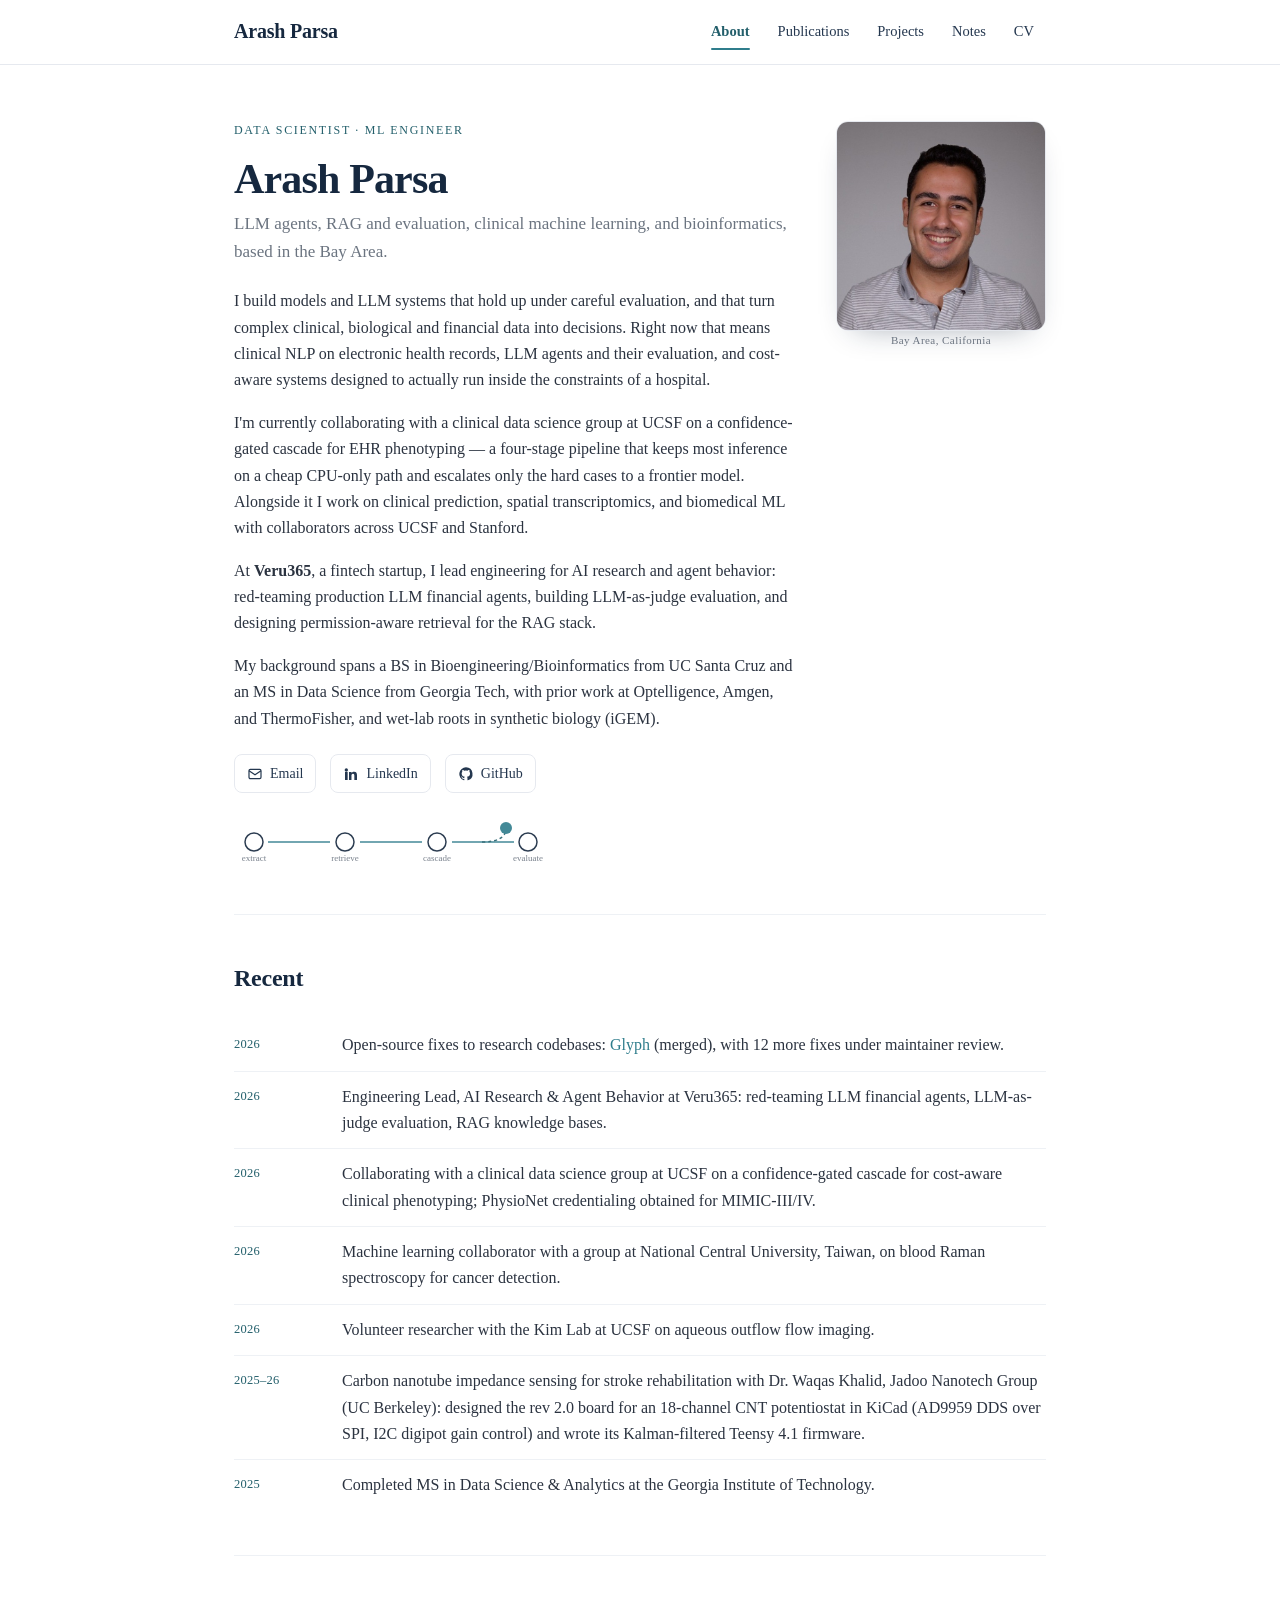
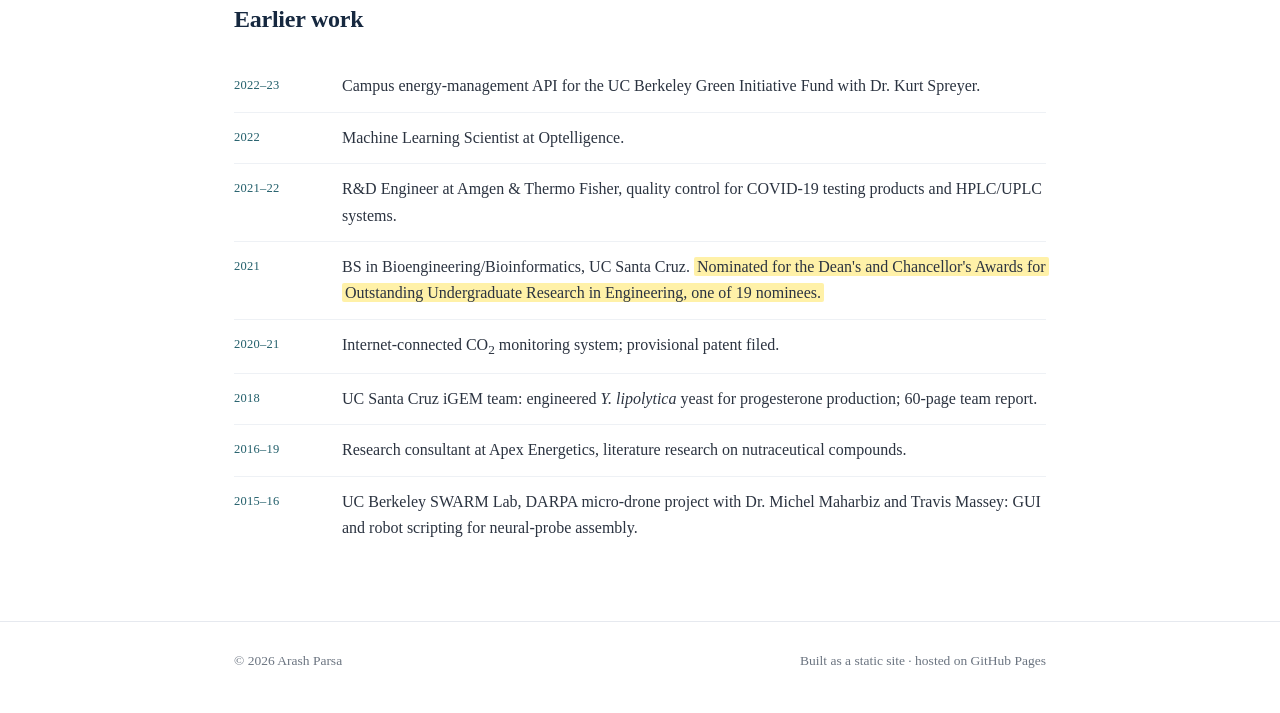
==== index.html @ 37046bc1 "Update website" ====
<!DOCTYPE html>
<html lang="en">
<head>
<meta charset="utf-8">
<meta name="viewport" content="width=device-width, initial-scale=1">
<title>Arash Parsa | Data Scientist / ML Engineer</title>
<meta name="description" content="Arash Parsa, data scientist and ML engineer: LLM agents, RAG and evaluation; clinical ML at UCSF; bioinformatics and biophotonics.">
<meta property="og:title" content="Arash Parsa | Data Scientist / ML Engineer">
<meta property="og:description" content="LLM agents, RAG and evaluation; clinical ML at UCSF; bioinformatics and biophotonics. Projects, publications and CV.">
<meta property="og:type" content="website">
<meta property="og:url" content="https://arashmparsa.github.io/">
<meta property="og:image" content="https://arashmparsa.github.io/assets/img/og-card.png">
<meta property="og:image:width" content="1200">
<meta property="og:image:height" content="627">
<meta name="twitter:card" content="summary_large_image">
  <meta name="google-site-verification" content="zSfBfM8eXmU2AJjorB7KARS_Fx0Z-CLUk6uh5ynbWyk" />
<link rel="preconnect" href="https://fonts.googleapis.com">
<link rel="preconnect" href="https://fonts.gstatic.com" crossorigin>
<link href="https://fonts.googleapis.com/css2?family=Inter:wght@400;500;600&family=JetBrains+Mono:wght@400;500&family=Source+Serif+4:opsz,wght@8..60,400;8..60,600&display=swap" rel="stylesheet">
<link rel="stylesheet" href="assets/css/style.css?v=20261018b">
</head>
<body>

<header class="site-nav">
  <div class="nav-inner">
    <a class="brand" href="index.html">Arash Parsa</a>
    <nav class="tabs">
      <a href="index.html" class="active">About</a>
      <a href="publications.html">Publications</a>
      <a href="projects.html">Projects</a>
      <a href="notes.html">Notes</a>
      <a href="cv.html">CV</a>
    </nav>
  </div>
</header>

<main class="wrap">

  <section class="hero">
    <div class="hero-grid">
      <div class="fade d1">
        <p class="eyebrow">Data scientist · ML engineer</p>
        <h1>Arash Parsa</h1>
        <p class="tagline">LLM agents, RAG and evaluation, clinical machine learning, and bioinformatics, based in the Bay Area.</p>

        <p>I build models and LLM systems that hold up under careful evaluation, and that turn complex clinical, biological and financial data into decisions. Right now that means clinical NLP on electronic health records, LLM agents and their evaluation, and cost-aware systems designed to actually run inside the constraints of a hospital.</p>

        <p>I'm currently collaborating with a clinical data science group at UCSF on a confidence-gated cascade for EHR phenotyping — a four-stage pipeline that keeps most inference on a cheap CPU-only path and escalates only the hard cases to a frontier model. Alongside it I work on clinical prediction, spatial transcriptomics, and biomedical ML with collaborators across UCSF and Stanford.</p>

        <p>At <strong>Veru365</strong>, a fintech startup, I lead engineering for AI research and agent behavior: red-teaming production LLM financial agents, building LLM-as-judge evaluation, and designing permission-aware retrieval for the RAG stack.</p>

        <p>My background spans a BS in Bioengineering/Bioinformatics from UC Santa Cruz and an MS in Data Science from Georgia Tech, with prior work at Optelligence, Amgen, and ThermoFisher, and wet-lab roots in synthetic biology (iGEM).</p>

        <div class="social">
          <a href="mailto:arash.mehrabi.parsa@gmail.com" aria-label="Email">
            <svg viewBox="0 0 24 24" fill="none" stroke="currentColor" stroke-width="1.8"><rect x="3" y="5" width="18" height="14" rx="2"/><path d="m3 7 9 6 9-6"/></svg>
            Email
          </a>
          <a href="https://www.linkedin.com/in/arash-p-33166a108" target="_blank" rel="noopener" aria-label="LinkedIn">
            <svg viewBox="0 0 24 24" fill="currentColor"><path d="M4.98 3.5a2.5 2.5 0 1 1 0 5 2.5 2.5 0 0 1 0-5zM3 9h4v12H3zM9 9h3.8v1.7h.05c.53-1 1.83-2.05 3.77-2.05C20.3 8.65 21 11 21 14.1V21h-4v-6.1c0-1.45-.03-3.3-2-3.3-2 0-2.3 1.57-2.3 3.2V21H9z"/></svg>
            LinkedIn
          </a>
          <a href="https://github.com/arashmparsa" target="_blank" rel="noopener" aria-label="GitHub">
            <svg viewBox="0 0 24 24" fill="currentColor"><path d="M12 2A10 10 0 0 0 8.8 21.5c.5.1.7-.2.7-.5v-1.7c-2.8.6-3.4-1.3-3.4-1.3-.5-1.2-1.1-1.5-1.1-1.5-.9-.6.1-.6.1-.6 1 .1 1.5 1 1.5 1 .9 1.5 2.3 1.1 2.9.8.1-.6.3-1.1.6-1.4-2.2-.2-4.6-1.1-4.6-5 0-1.1.4-2 1-2.7-.1-.3-.4-1.3.1-2.6 0 0 .8-.3 2.7 1a9.4 9.4 0 0 1 5 0c1.9-1.3 2.7-1 2.7-1 .5 1.3.2 2.3.1 2.6.6.7 1 1.6 1 2.7 0 3.9-2.3 4.8-4.6 5 .4.3.7.9.7 1.9v2.8c0 .3.2.6.7.5A10 10 0 0 0 12 2z"/></svg>
            GitHub
          </a>
        </div>

        <!-- cascade signature: echoes the four-stage confidence-gated pipeline -->
        <svg class="cascade" width="340" height="46" viewBox="0 0 340 46" fill="none" aria-hidden="true">
          <g stroke="#2f7d8c" stroke-width="1.5">
            <line x1="34" y1="23" x2="96" y2="23"/>
            <line x1="126" y1="23" x2="188" y2="23"/>
            <line x1="218" y1="23" x2="280" y2="23"/>
            <path d="M248 23 q24 0 24 -14" stroke="#235f6b" stroke-dasharray="3 3"/>
          </g>
          <g fill="#ffffff" stroke="#16283f" stroke-width="1.5">
            <circle cx="20" cy="23" r="9"/>
            <circle cx="111" cy="23" r="9"/>
            <circle cx="203" cy="23" r="9"/>
            <circle cx="294" cy="23" r="9"/>
          </g>
          <circle cx="272" cy="9" r="6" fill="#2f7d8c" stroke="none"/>
          <g fill="#6b7480" font-family="'JetBrains Mono',monospace" font-size="9">
            <text x="20" y="42" text-anchor="middle">extract</text>
            <text x="111" y="42" text-anchor="middle">retrieve</text>
            <text x="203" y="42" text-anchor="middle">cascade</text>
            <text x="294" y="42" text-anchor="middle">evaluate</text>
          </g>
        </svg>
      </div>

      <div class="fade d2">
        <div class="portrait">
          <!-- To use a real photo: drop assets/img/headshot-2026.jpg and replace the
               <div class="monogram">…</div> below with:
               <img src="assets/img/headshot-2026.jpg" alt="Arash Parsa"> -->
          <img src="assets/img/headshot-2026.jpg" alt="Arash Parsa">
        </div>
        <p class="portrait-cap">Bay Area, California</p>
      </div>
    </div>
  </section>

  <section class="section fade d3">
    <h2 class="section-title">Recent</h2>
    <ul class="highlights">
      <li>
        <span class="when">2026</span>
        <span>Open-source fixes to research codebases: <a href="https://github.com/StanfordMIMI/Glyph/pull/2" target="_blank" rel="noopener">Glyph</a> (merged), with 12 more fixes under maintainer review.</span>
      </li>
      <li>
        <span class="when">2026</span>
        <span>Engineering Lead, AI Research &amp; Agent Behavior at Veru365: red-teaming LLM financial agents, LLM-as-judge evaluation, RAG knowledge bases.</span>
      </li>
      <li>
        <span class="when">2026</span>
        <span>Collaborating with a clinical data science group at UCSF on a confidence-gated cascade for cost-aware clinical phenotyping; PhysioNet credentialing obtained for MIMIC-III/IV.</span>
      </li>
      <li>
        <span class="when">2026</span>
        <span>Machine learning collaborator with a group at National Central University, Taiwan, on blood Raman spectroscopy for cancer detection.</span>
      </li>
      <li>
        <span class="when">2026</span>
        <span>Volunteer researcher with the Kim Lab at UCSF on aqueous outflow flow imaging.</span>
      </li>
      <li>
        <span class="when">2025–26</span>
        <span>Carbon nanotube impedance sensing for stroke rehabilitation with Dr. Waqas Khalid, Jadoo Nanotech Group (UC Berkeley): designed the rev 2.0 board for an 18-channel CNT potentiostat in KiCad (AD9959 DDS over SPI, I2C digipot gain control) and wrote its Kalman-filtered Teensy 4.1 firmware.</span>
      </li>
      <li>
        <span class="when">2025</span>
        <span>Completed MS in Data Science &amp; Analytics at the Georgia Institute of Technology.</span>
      </li>
    </ul>
  </section>

  <section class="section fade d3">
    <h2 class="section-title">Earlier work</h2>
    <ul class="highlights">
      <li>
        <span class="when">2022–23</span>
        <span>Campus energy-management API for the UC Berkeley Green Initiative Fund with Dr. Kurt Spreyer.</span>
      </li>
      <li>
        <span class="when">2022</span>
        <span>Machine Learning Scientist at Optelligence.</span>
      </li>
      <li>
        <span class="when">2021–22</span>
        <span>R&amp;D Engineer at Amgen &amp; Thermo Fisher, quality control for COVID-19 testing products and HPLC/UPLC systems.</span>
      </li>
      <li>
        <span class="when">2021</span>
        <span>BS in Bioengineering/Bioinformatics, UC Santa Cruz. <mark class="hl">Nominated for the Dean's and Chancellor's Awards for Outstanding Undergraduate Research in Engineering, one of 19 nominees.</mark></span>
      </li>
      <li>
        <span class="when">2020–21</span>
        <span>Internet-connected CO<sub>2</sub> monitoring system; provisional patent filed.</span>
      </li>
      <li>
        <span class="when">2018</span>
        <span>UC Santa Cruz iGEM team: engineered <em>Y. lipolytica</em> yeast for progesterone production; 60-page team report.</span>
      </li>
      <li>
        <span class="when">2016–19</span>
        <span>Research consultant at Apex Energetics, literature research on nutraceutical compounds.</span>
      </li>
      <li>
        <span class="when">2015–16</span>
        <span>UC Berkeley SWARM Lab, DARPA micro-drone project with Dr. Michel Maharbiz and Travis Massey: GUI and robot scripting for neural-probe assembly.</span>
      </li>
    </ul>
  </section>

</main>

<footer class="site-foot">
  <div class="wrap foot-inner">
    <span>© 2026 Arash Parsa</span>
    <span>Built as a static site · hosted on GitHub Pages</span>
  </div>
</footer>

</body>
</html>
---- assets/css/style.css ----
/* =============================================================
   Arash Parsa — personal site
   Palette: deep navy ink + microscopy-teal accent on white.
   Type: Source Serif 4 (scholarly display) / Inter (body/UI) /
         JetBrains Mono (technical eyebrow labels & metrics).
   ============================================================= */

:root {
  --ink:        #16283f;   /* nav brand, headings */
  --ink-soft:   #24374f;
  --teal:       #2f7d8c;   /* links, active tab, accent */
  --teal-deep:  #235f6b;
  --text:       #2b3340;   /* body copy */
  --muted:      #6b7480;   /* meta, captions */
  --line:       #e6e9ef;   /* hairlines */
  --line-soft:  #eef1f5;
  --bg:         #ffffff;
  --panel:      #f6f8fa;   /* alternate panel */
  --tag-bg:     #eef4f5;   /* skill/tech chips */
  --tag-text:   #235f6b;

  --serif: "Source Serif 4", Georgia, "Times New Roman", serif;
  --sans:  "Inter", -apple-system, BlinkMacSystemFont, "Segoe UI", sans-serif;
  --mono:  "JetBrains Mono", ui-monospace, "SF Mono", Menlo, monospace;

  --wrap: 860px;
}

/* ---------- reset ---------- */
*, *::before, *::after { box-sizing: border-box; }
html { scroll-behavior: smooth; -webkit-text-size-adjust: 100%; }
body {
  margin: 0;
  font-family: var(--sans);
  font-size: 16px;
  line-height: 1.65;
  color: var(--text);
  background: var(--bg);
  -webkit-font-smoothing: antialiased;
  text-rendering: optimizeLegibility;
}
img { max-width: 100%; display: block; }
a { color: var(--teal); text-decoration: none; }
a:hover { color: var(--teal-deep); text-decoration: underline; text-underline-offset: 2px; }

/* ---------- layout helpers ---------- */
.wrap { max-width: var(--wrap); margin: 0 auto; padding: 0 24px; }

.eyebrow {
  font-family: var(--mono);
  font-size: 12px;
  letter-spacing: 0.14em;
  text-transform: uppercase;
  color: var(--teal-deep);
  margin: 0 0 10px;
}

/* ---------- top nav ---------- */
.site-nav {
  position: sticky; top: 0; z-index: 20;
  background: rgba(255,255,255,0.92);
  backdrop-filter: saturate(180%) blur(8px);
  border-bottom: 1px solid var(--line);
}
.nav-inner {
  max-width: var(--wrap);
  margin: 0 auto;
  padding: 14px 24px;
  display: flex;
  align-items: center;
  justify-content: space-between;
  gap: 16px;
  flex-wrap: wrap;
}
.brand {
  font-family: var(--serif);
  font-weight: 600;
  font-size: 20px;
  color: var(--ink);
  letter-spacing: -0.01em;
}
.brand:hover { color: var(--ink); text-decoration: none; }
.tabs { display: flex; gap: 4px; flex-wrap: wrap; }
.tabs a {
  font-size: 14.5px;
  color: var(--ink-soft);
  padding: 6px 12px;
  border-radius: 6px;
  position: relative;
}
.tabs a:hover { color: var(--teal-deep); background: var(--panel); text-decoration: none; }
.tabs a.active { color: var(--teal-deep); font-weight: 600; }
.tabs a.active::after {
  content: ""; position: absolute; left: 12px; right: 12px; bottom: 0;
  height: 2px; background: var(--teal); border-radius: 2px;
}

/* ---------- hero (about) ---------- */
.hero { padding: 56px 0 40px; }
.hero-grid {
  display: grid;
  grid-template-columns: 1fr 210px;
  gap: 40px;
  align-items: start;
}
.hero h1 {
  font-family: var(--serif);
  font-weight: 600;
  font-size: 42px;
  line-height: 1.08;
  letter-spacing: -0.02em;
  color: var(--ink);
  margin: 0 0 8px;
}
.hero .tagline {
  font-size: 17px;
  color: var(--muted);
  margin: 0 0 22px;
}
.hero p { margin: 0 0 16px; }

/* headshot / monogram */
.portrait {
  width: 210px; height: 210px;
  border-radius: 12px;
  overflow: hidden;
  border: 1px solid var(--line);
  box-shadow: 0 12px 30px -18px rgba(22,40,63,0.45);
}
.portrait img { width: 100%; height: 100%; object-fit: cover; }
.monogram {
  width: 100%; height: 100%;
  display: flex; align-items: center; justify-content: center;
  background: linear-gradient(150deg, var(--ink) 0%, var(--teal-deep) 100%);
  color: #fff;
  font-family: var(--serif);
  font-weight: 600;
  font-size: 66px;
  letter-spacing: 0.02em;
}
.portrait-cap {
  font-family: var(--mono);
  font-size: 11px;
  color: var(--muted);
  text-align: center;
  margin-top: 10px;
  letter-spacing: 0.04em;
}

/* social row */
.social { display: flex; gap: 14px; margin-top: 22px; flex-wrap: wrap; }
.social a {
  display: inline-flex; align-items: center; gap: 7px;
  font-size: 14px; color: var(--ink-soft);
  padding: 7px 12px;
  border: 1px solid var(--line);
  border-radius: 8px;
  transition: border-color .15s ease, color .15s ease, background .15s ease;
}
.social a:hover { color: var(--teal-deep); border-color: var(--teal); background: var(--panel); text-decoration: none; }
.social svg { width: 16px; height: 16px; }

/* ---------- generic section ---------- */
.section { padding: 44px 0; border-top: 1px solid var(--line-soft); }
.page-head { padding: 52px 0 8px; }
.page-head h1 {
  font-family: var(--serif); font-weight: 600;
  font-size: 34px; letter-spacing: -0.02em; color: var(--ink); margin: 0;
}
.page-head p { color: var(--muted); margin: 10px 0 0; max-width: 60ch; }

h2.section-title {
  font-family: var(--serif); font-weight: 600;
  font-size: 24px; color: var(--ink); letter-spacing: -0.01em;
  margin: 0 0 22px;
}

/* ---------- highlights (news) ---------- */
.highlights { list-style: none; margin: 0; padding: 0; }
.highlights li {
  display: grid; grid-template-columns: 92px 1fr; gap: 16px;
  padding: 12px 0; border-bottom: 1px solid var(--line-soft);
}
.highlights li:last-child { border-bottom: 0; }
.highlights .when {
  font-family: var(--mono); font-size: 12.5px; color: var(--teal-deep);
  padding-top: 2px; letter-spacing: 0.02em;
}

/* ---------- publications ---------- */
.pub {
  border-left: 3px solid var(--teal);
  background: var(--panel);
  border-radius: 0 10px 10px 0;
  padding: 18px 20px;
  margin-bottom: 16px;
}
.pub h3 {
  font-family: var(--serif); font-weight: 600;
  font-size: 18.5px; line-height: 1.3; color: var(--ink);
  margin: 0 0 8px;
}
.pub .venue { font-size: 14.5px; color: var(--text); margin: 0 0 8px; }
.pub .status {
  display: inline-block;
  font-family: var(--mono); font-size: 11px; letter-spacing: 0.06em;
  text-transform: uppercase;
  color: var(--tag-text); background: var(--tag-bg);
  padding: 3px 9px; border-radius: 20px;
}

/* ---------- projects ---------- */
.project {
  padding: 22px 0;
  border-bottom: 1px solid var(--line-soft);
}
.project:last-child { border-bottom: 0; }
.project-top { display: flex; align-items: baseline; justify-content: space-between; gap: 16px; flex-wrap: wrap; }
.project h3 {
  font-family: var(--serif); font-weight: 600;
  font-size: 20px; color: var(--ink); margin: 0 0 4px;
}
.project .meta { font-family: var(--mono); font-size: 12px; color: var(--muted); white-space: nowrap; }
.project p { margin: 8px 0 12px; }
.tags { display: flex; flex-wrap: wrap; gap: 7px; }
.tag {
  font-family: var(--mono); font-size: 11.5px;
  color: var(--tag-text); background: var(--tag-bg);
  padding: 3px 9px; border-radius: 6px;
}
.project-links { margin: 12px 0 0; }
.repo-link {
  display: inline-flex; align-items: center; gap: 7px;
  font-family: var(--mono); font-size: 12.5px; font-weight: 500;
  color: var(--teal);
}
.repo-link svg { width: 15px; height: 15px; fill: currentColor; }
.repo-link:hover { color: var(--teal-deep); text-decoration: none; }
.repo-link .arrow { transition: transform .15s ease; }
.repo-link:hover .arrow { transform: translateX(3px); }

/* ---------- CV / timeline ---------- */
.cv-actions { display: flex; gap: 12px; flex-wrap: wrap; margin: 4px 0 8px; }
.btn {
  display: inline-flex; align-items: center; gap: 8px;
  font-size: 14.5px; font-weight: 500;
  color: #fff; background: var(--ink);
  padding: 10px 16px; border-radius: 8px;
  border: 1px solid var(--ink);
  transition: background .15s ease, transform .15s ease;
}
.btn:hover { background: var(--teal-deep); border-color: var(--teal-deep); color: #fff; text-decoration: none; }
.btn.ghost { background: transparent; color: var(--ink); }
.btn.ghost:hover { background: var(--panel); color: var(--teal-deep); }
.btn svg { width: 15px; height: 15px; }

.role {
  display: grid; grid-template-columns: 150px 1fr; gap: 20px;
  padding: 20px 0; border-bottom: 1px solid var(--line-soft);
}
.role:last-child { border-bottom: 0; }
.role .when { font-family: var(--mono); font-size: 12.5px; color: var(--muted); padding-top: 3px; }
.role h3 { font-size: 17.5px; color: var(--ink); margin: 0 0 2px; font-weight: 600; }
.role .org { color: var(--teal-deep); font-size: 14.5px; margin: 0 0 8px; }
.role ul { margin: 0; padding-left: 18px; }
.role li { margin: 4px 0; font-size: 15px; }

/* skills grid */
.skills { display: grid; grid-template-columns: repeat(2, 1fr); gap: 4px 32px; }
.skill-row { padding: 9px 0; border-bottom: 1px solid var(--line-soft); }
.skill-row .k { font-family: var(--mono); font-size: 11.5px; text-transform: uppercase; letter-spacing: 0.06em; color: var(--teal-deep); display: block; margin-bottom: 3px; }
.skill-row .v { font-size: 14px; color: var(--text); }

/* ---------- footer ---------- */
.site-foot {
  border-top: 1px solid var(--line);
  padding: 28px 0 40px;
  margin-top: 24px;
  color: var(--muted);
  font-size: 13.5px;
}
.foot-inner { display: flex; justify-content: space-between; gap: 12px; flex-wrap: wrap; align-items: center; }
.foot-inner a { color: var(--muted); }
.foot-inner a:hover { color: var(--teal-deep); }

/* ---------- cascade signature glyph ---------- */
.cascade { margin-top: 26px; opacity: 0.9; }

/* ---------- entrance motion ---------- */
.fade { opacity: 0; transform: translateY(8px); animation: rise .6s ease forwards; }
.fade.d1 { animation-delay: .05s; }
.fade.d2 { animation-delay: .12s; }
.fade.d3 { animation-delay: .19s; }
@keyframes rise { to { opacity: 1; transform: none; } }

/* ---------- responsive ---------- */
@media (max-width: 680px) {
  body { font-size: 16px; }
  .hero-grid { grid-template-columns: 1fr; }
  .hero { padding: 40px 0 28px; }
  .hero h1 { font-size: 34px; }
  .portrait { width: 150px; height: 150px; order: -1; }
  .monogram { font-size: 48px; }
  .highlights li { grid-template-columns: 1fr; gap: 2px; }
  .highlights .when { padding-top: 0; }
  .role { grid-template-columns: 1fr; gap: 6px; }
  .role .when { padding-top: 0; }
  .skills { grid-template-columns: 1fr; }
  .nav-inner { padding: 12px 20px; }
  .brand { font-size: 18px; }
}

/* ---------- accessibility ---------- */
a:focus-visible, .btn:focus-visible, .tabs a:focus-visible {
  outline: 2px solid var(--teal);
  outline-offset: 2px;
  border-radius: 4px;
}
@media (prefers-reduced-motion: reduce) {
  * { scroll-behavior: auto !important; }
  .fade { animation: none; opacity: 1; transform: none; }
}

/* site-wide Georgia; code stays monospace */
:where(body, body *) { font-family: Georgia, "Times New Roman", serif !important; }
pre, pre *, code, code *, kbd, samp { font-family: "Cascadia Code", Consolas, Menlo, monospace !important; }

/* highlighter mark */
mark.hl { background: #fff1a8; color: inherit; padding: 1px 3px; border-radius: 2px; box-decoration-break: clone; -webkit-box-decoration-break: clone; }
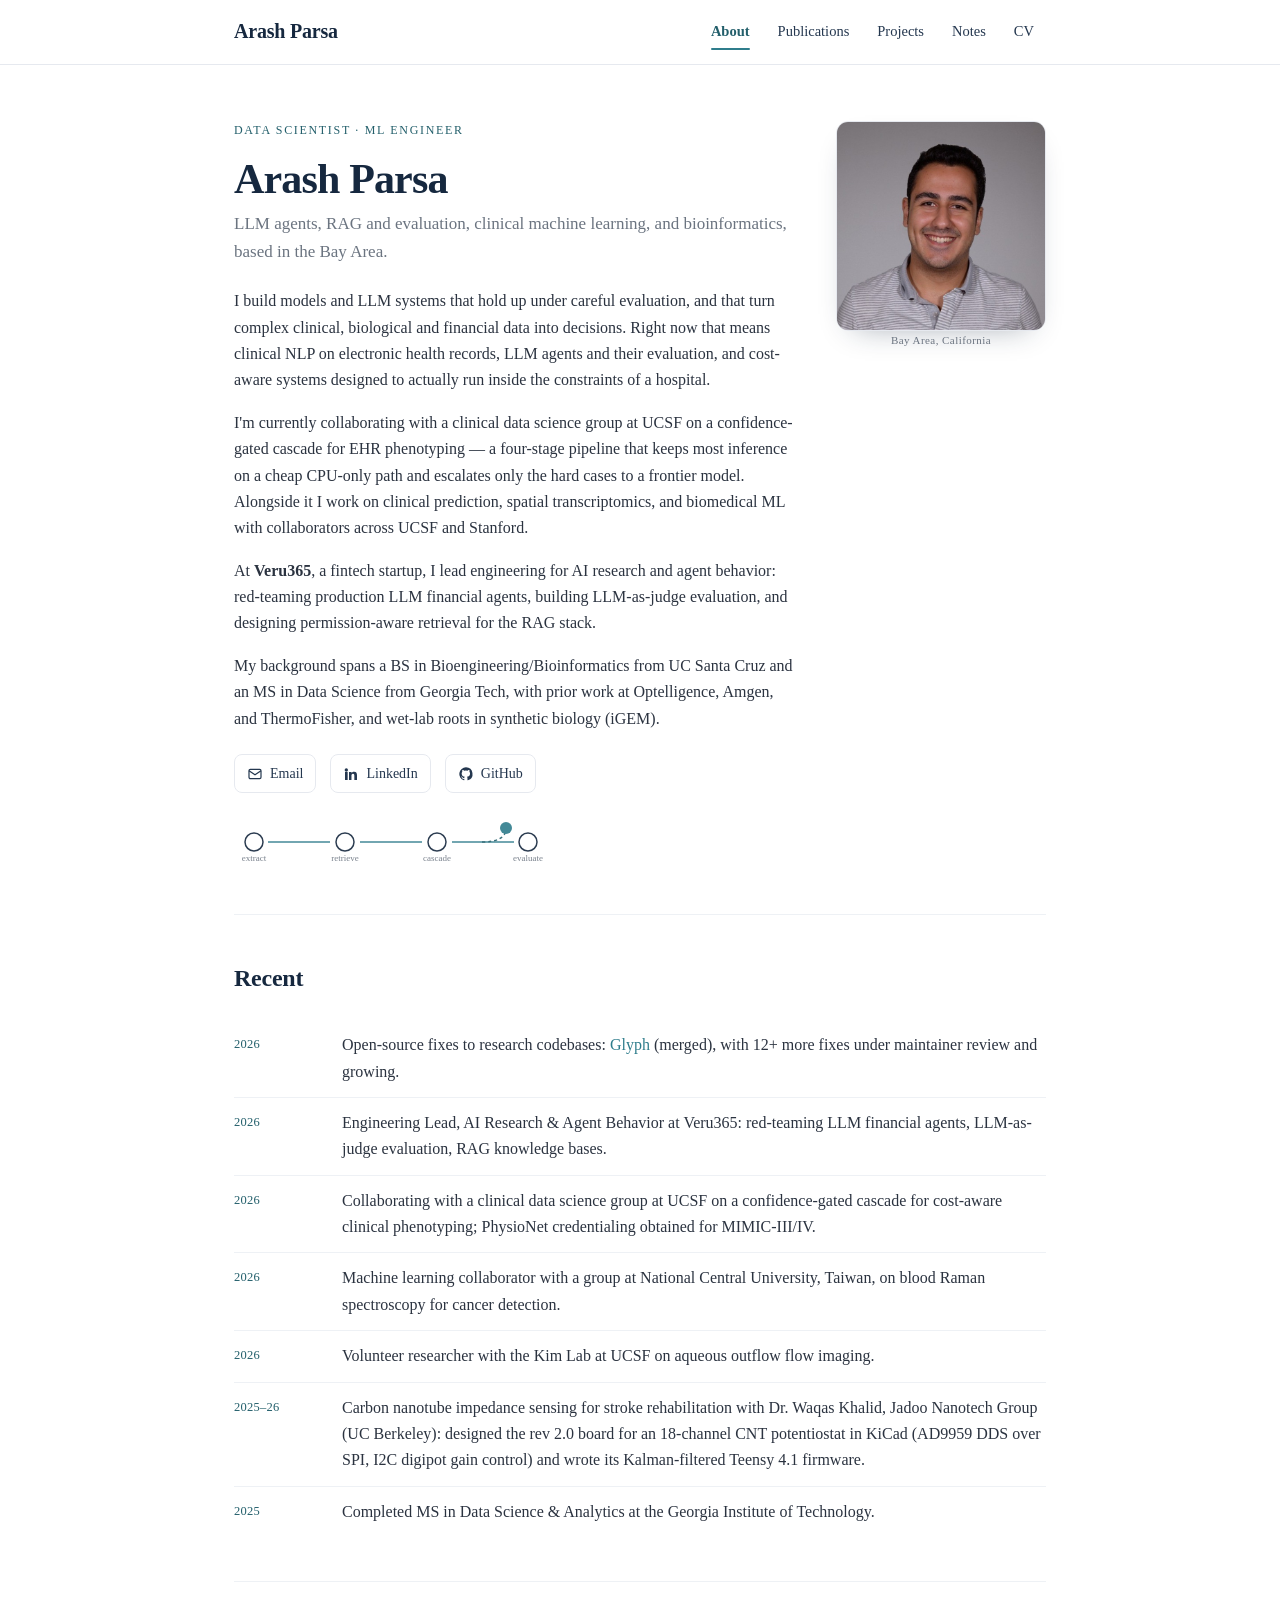
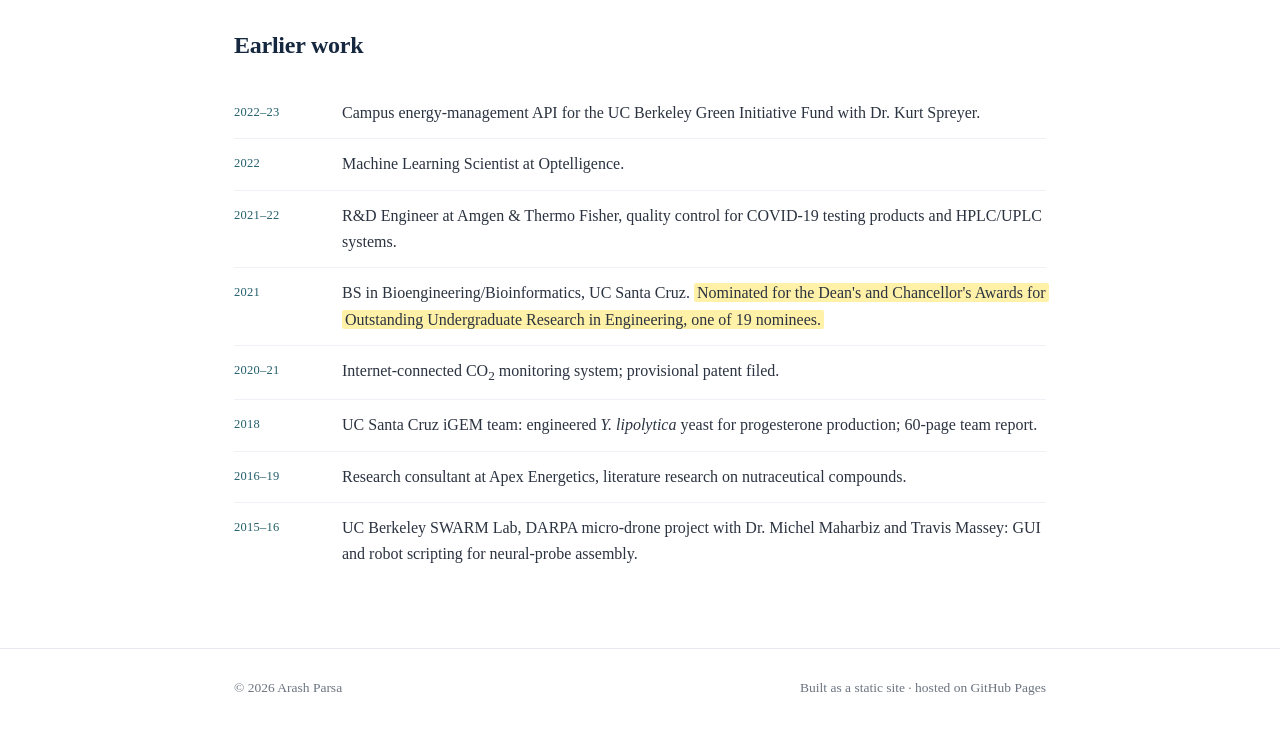
==== commit 8a357010: "Update website" ====
--- a/index.html
+++ b/index.html
@@ -107,7 +107,7 @@
     <ul class="highlights">
       <li>
         <span class="when">2026</span>
-        <span>Open-source fixes to research codebases: <a href="https://github.com/StanfordMIMI/Glyph/pull/2" target="_blank" rel="noopener">Glyph</a> (merged), with 12 more fixes under maintainer review.</span>
+        <span>Open-source fixes to research codebases: <a href="https://github.com/StanfordMIMI/Glyph/pull/2" target="_blank" rel="noopener">Glyph</a> (merged), with 12+ more fixes under maintainer review and growing.</span>
       </li>
       <li>
         <span class="when">2026</span>
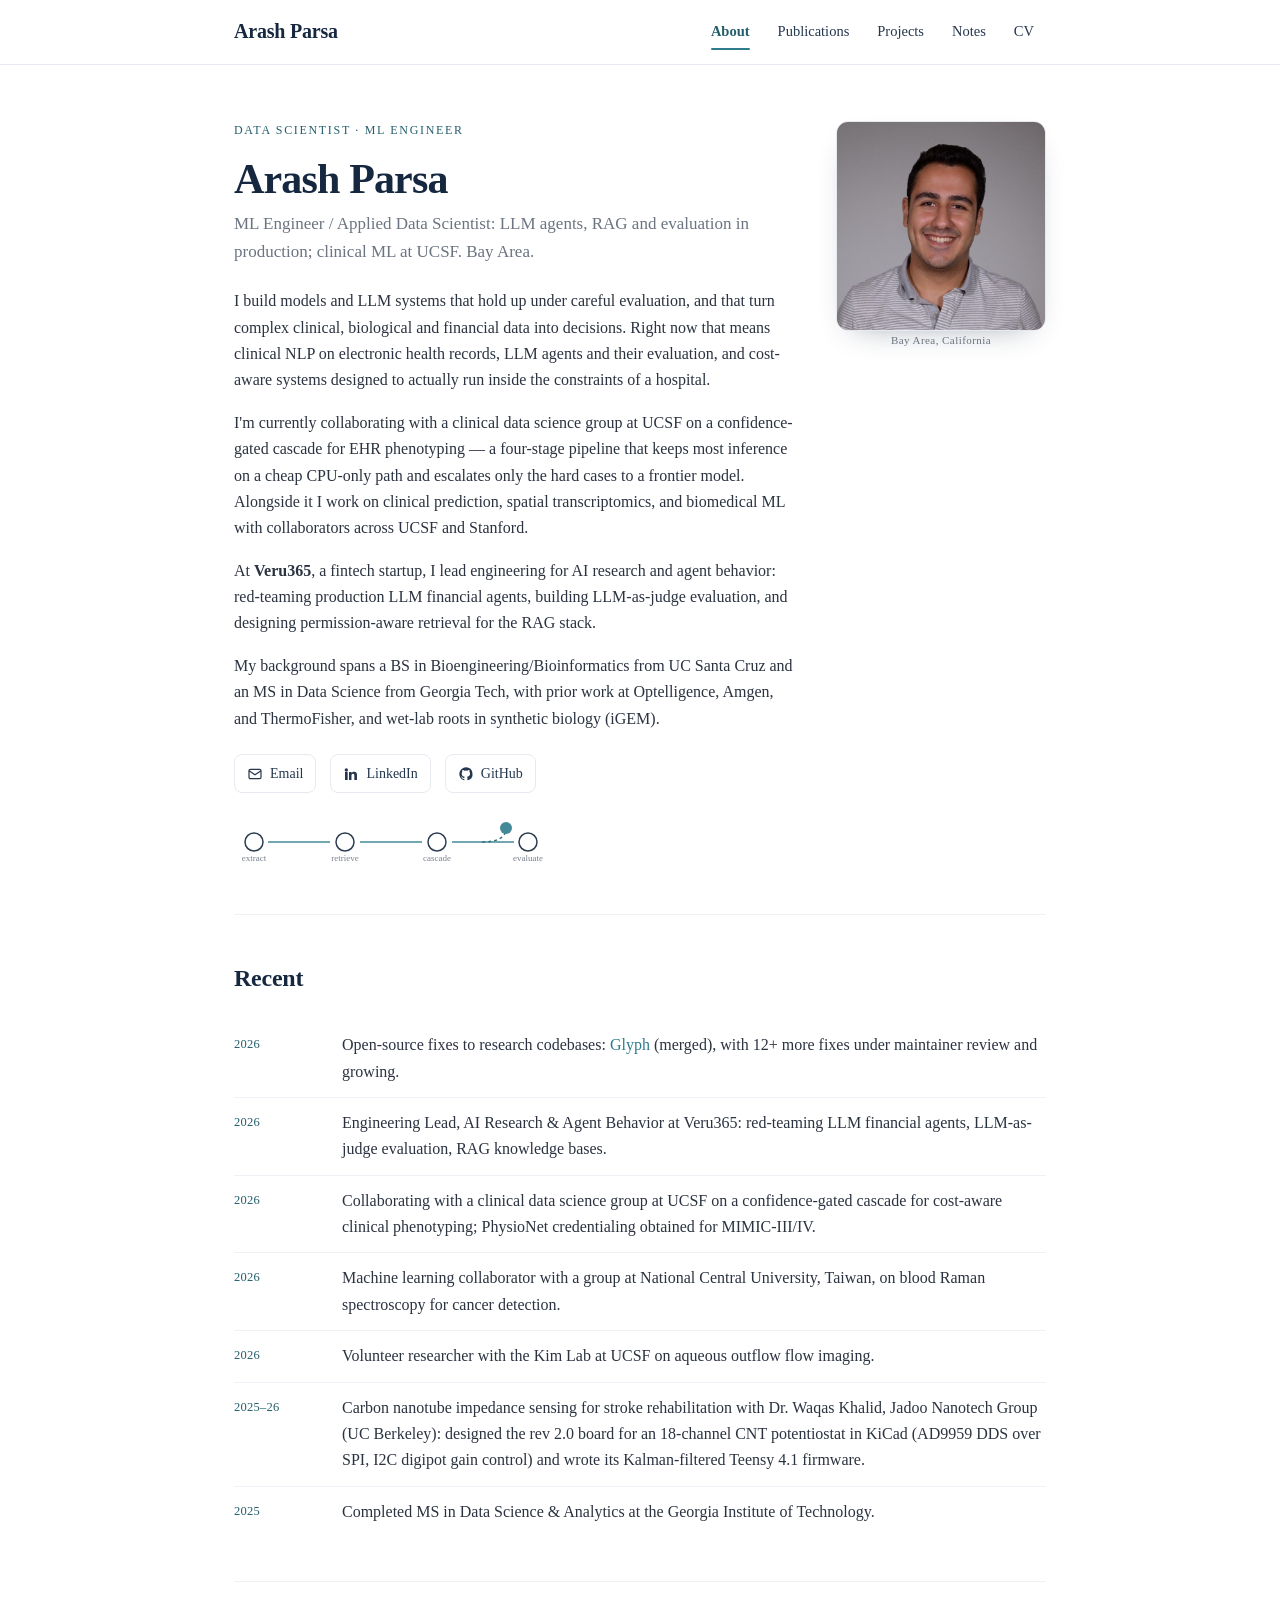
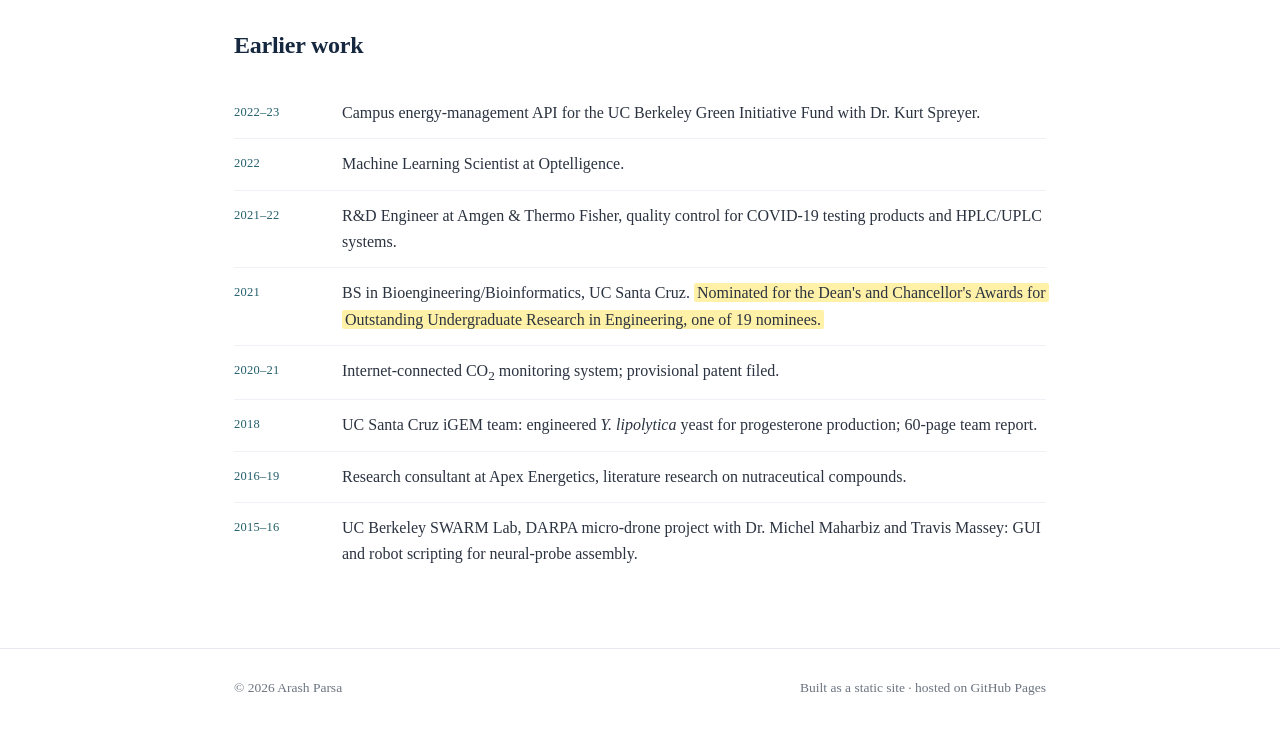
==== commit 56acf396: "Update website" ====
--- a/index.html
+++ b/index.html
@@ -3,10 +3,10 @@
 <head>
 <meta charset="utf-8">
 <meta name="viewport" content="width=device-width, initial-scale=1">
-<title>Arash Parsa | Data Scientist / ML Engineer</title>
-<meta name="description" content="Arash Parsa, data scientist and ML engineer: LLM agents, RAG and evaluation; clinical ML at UCSF; bioinformatics and biophotonics.">
-<meta property="og:title" content="Arash Parsa | Data Scientist / ML Engineer">
-<meta property="og:description" content="LLM agents, RAG and evaluation; clinical ML at UCSF; bioinformatics and biophotonics. Projects, publications and CV.">
+<title>Arash Parsa | ML Engineer / Applied Data Scientist</title>
+<meta name="description" content="Arash Parsa, ML engineer and applied data scientist: machine learning systems, LLM agents, RAG and evaluation; clinical ML at UCSF; bio-sensing hardware and bioinformatics.">
+<meta property="og:title" content="Arash Parsa | ML Engineer / Applied Data Scientist">
+<meta property="og:description" content="ML engineer and applied data scientist: machine learning systems, LLM agents, RAG and evaluation; clinical ML at UCSF; bio-sensing hardware and bioinformatics. Projects, publications and CV.">
 <meta property="og:type" content="website">
 <meta property="og:url" content="https://arashmparsa.github.io/">
 <meta property="og:image" content="https://arashmparsa.github.io/assets/img/og-card.png">
@@ -41,7 +41,7 @@
       <div class="fade d1">
         <p class="eyebrow">Data scientist · ML engineer</p>
         <h1>Arash Parsa</h1>
-        <p class="tagline">LLM agents, RAG and evaluation, clinical machine learning, and bioinformatics, based in the Bay Area.</p>
+        <p class="tagline">ML Engineer / Applied Data Scientist: LLM agents, RAG and evaluation in production; clinical ML at UCSF. Bay Area.</p>
 
         <p>I build models and LLM systems that hold up under careful evaluation, and that turn complex clinical, biological and financial data into decisions. Right now that means clinical NLP on electronic health records, LLM agents and their evaluation, and cost-aware systems designed to actually run inside the constraints of a hospital.</p>
 
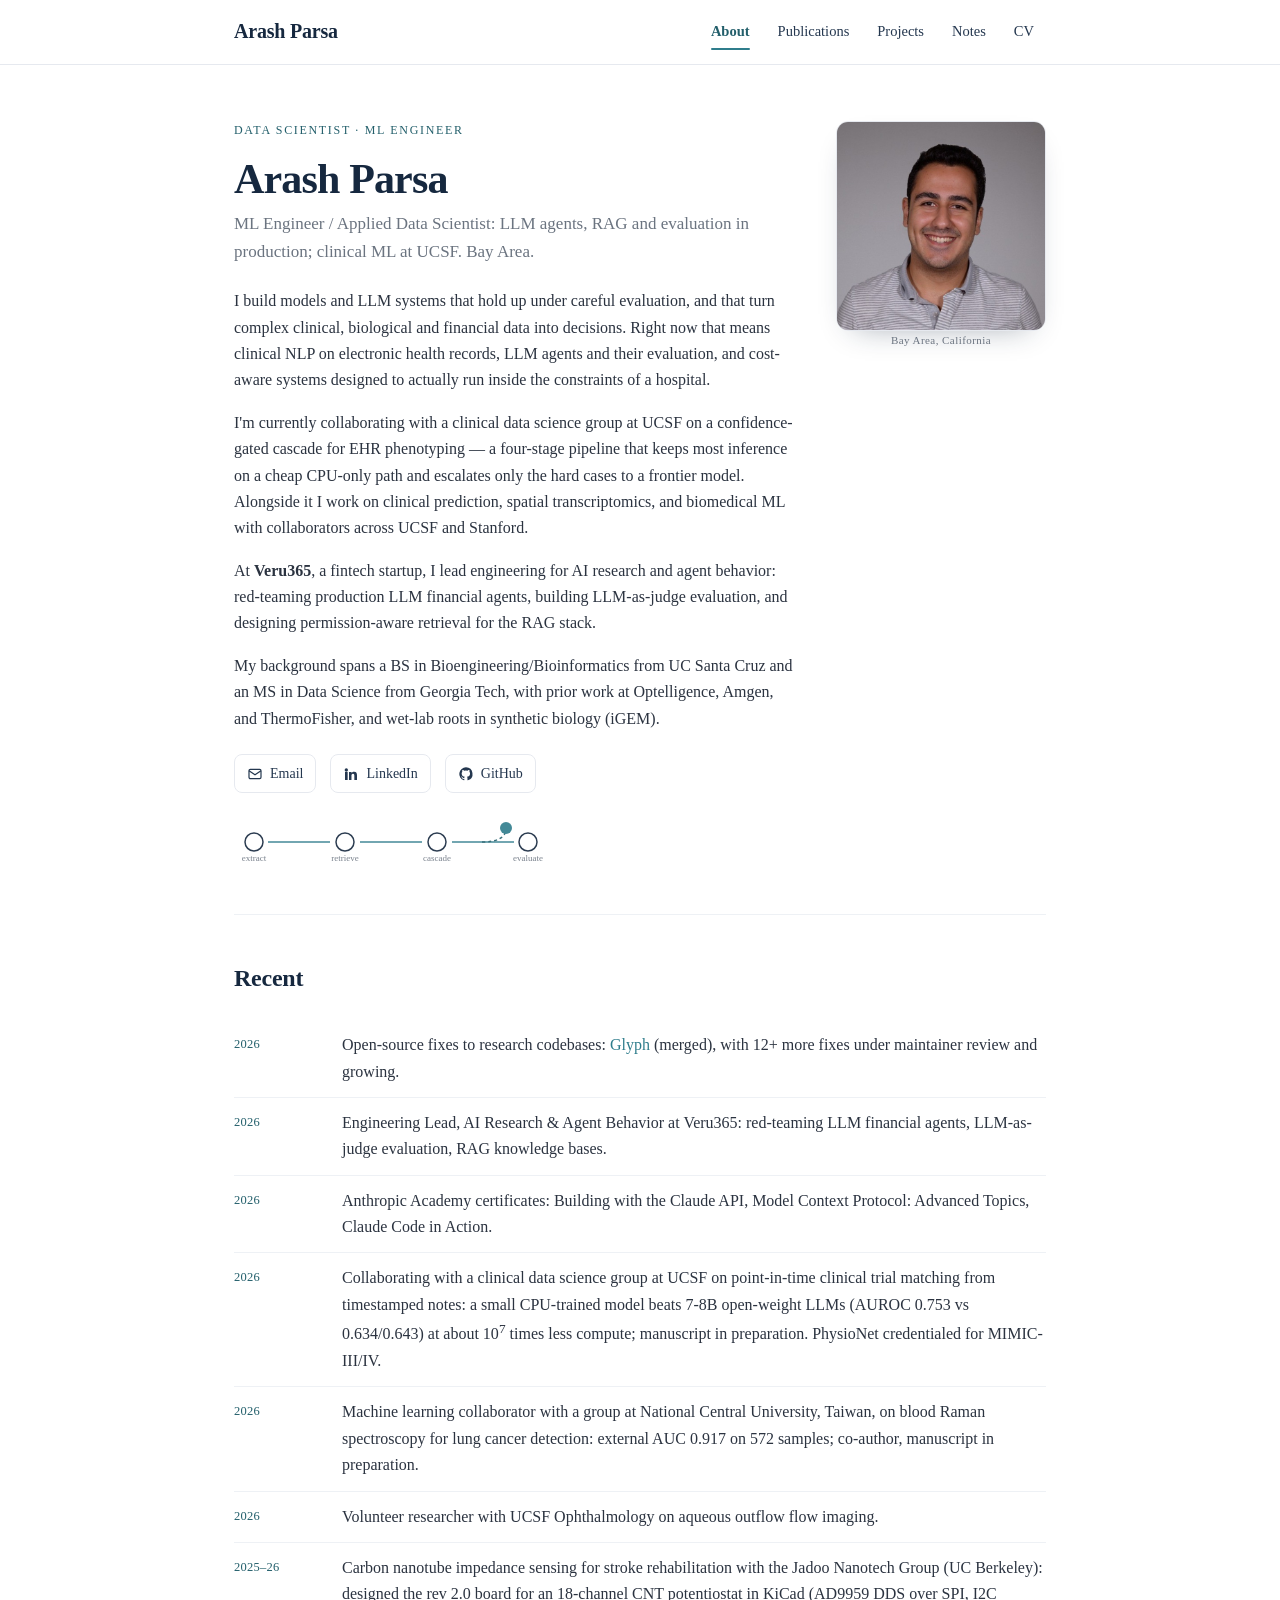
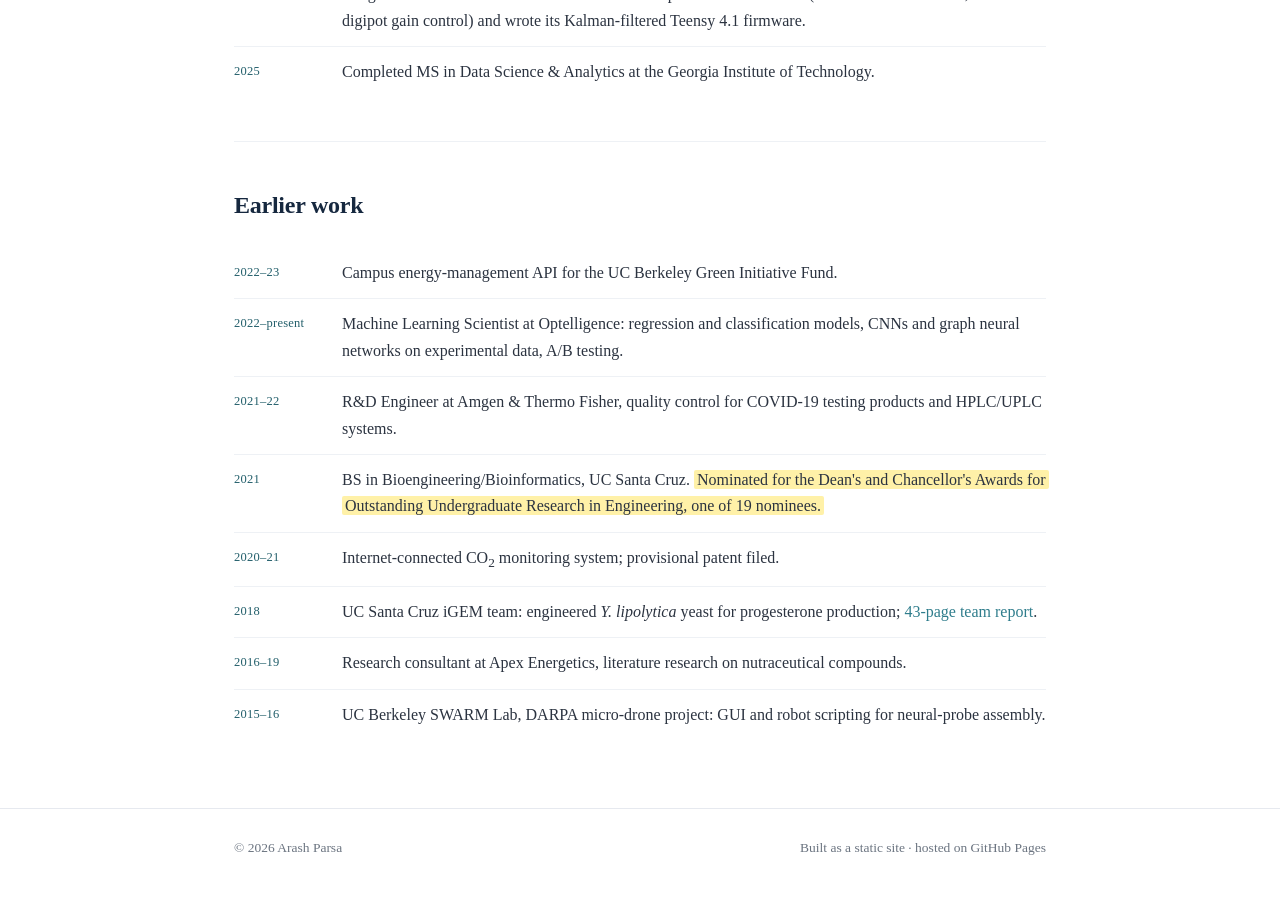
==== commit e5b5de80: "Update website" ====
--- a/index.html
+++ b/index.html
@@ -115,19 +115,23 @@
       </li>
       <li>
         <span class="when">2026</span>
-        <span>Collaborating with a clinical data science group at UCSF on a confidence-gated cascade for cost-aware clinical phenotyping; PhysioNet credentialing obtained for MIMIC-III/IV.</span>
+        <span>Anthropic Academy certificates: Building with the Claude API, Model Context Protocol: Advanced Topics, Claude Code in Action.</span>
       </li>
       <li>
         <span class="when">2026</span>
-        <span>Machine learning collaborator with a group at National Central University, Taiwan, on blood Raman spectroscopy for cancer detection.</span>
+        <span>Collaborating with a clinical data science group at UCSF on point-in-time clinical trial matching from timestamped notes: a small CPU-trained model beats 7-8B open-weight LLMs (AUROC 0.753 vs 0.634/0.643) at about 10<sup>7</sup> times less compute; manuscript in preparation. PhysioNet credentialed for MIMIC-III/IV.</span>
       </li>
       <li>
         <span class="when">2026</span>
-        <span>Volunteer researcher with the Kim Lab at UCSF on aqueous outflow flow imaging.</span>
+        <span>Machine learning collaborator with a group at National Central University, Taiwan, on blood Raman spectroscopy for lung cancer detection: external AUC 0.917 on 572 samples; co-author, manuscript in preparation.</span>
+      </li>
+      <li>
+        <span class="when">2026</span>
+        <span>Volunteer researcher with UCSF Ophthalmology on aqueous outflow flow imaging.</span>
       </li>
       <li>
         <span class="when">2025–26</span>
-        <span>Carbon nanotube impedance sensing for stroke rehabilitation with Dr. Waqas Khalid, Jadoo Nanotech Group (UC Berkeley): designed the rev 2.0 board for an 18-channel CNT potentiostat in KiCad (AD9959 DDS over SPI, I2C digipot gain control) and wrote its Kalman-filtered Teensy 4.1 firmware.</span>
+        <span>Carbon nanotube impedance sensing for stroke rehabilitation with the Jadoo Nanotech Group (UC Berkeley): designed the rev 2.0 board for an 18-channel CNT potentiostat in KiCad (AD9959 DDS over SPI, I2C digipot gain control) and wrote its Kalman-filtered Teensy 4.1 firmware.</span>
       </li>
       <li>
         <span class="when">2025</span>
@@ -141,11 +145,11 @@
     <ul class="highlights">
       <li>
         <span class="when">2022–23</span>
-        <span>Campus energy-management API for the UC Berkeley Green Initiative Fund with Dr. Kurt Spreyer.</span>
+        <span>Campus energy-management API for the UC Berkeley Green Initiative Fund.</span>
       </li>
       <li>
-        <span class="when">2022</span>
-        <span>Machine Learning Scientist at Optelligence.</span>
+        <span class="when">2022–present</span>
+        <span>Machine Learning Scientist at Optelligence: regression and classification models, CNNs and graph neural networks on experimental data, A/B testing.</span>
       </li>
       <li>
         <span class="when">2021–22</span>
@@ -161,7 +165,7 @@
       </li>
       <li>
         <span class="when">2018</span>
-        <span>UC Santa Cruz iGEM team: engineered <em>Y. lipolytica</em> yeast for progesterone production; 60-page team report.</span>
+        <span>UC Santa Cruz iGEM team: engineered <em>Y. lipolytica</em> yeast for progesterone production; <a href="assets/pdf/ucsc-igem-2018-poppy.pdf" target="_blank" rel="noopener">43-page team report</a>.</span>
       </li>
       <li>
         <span class="when">2016–19</span>
@@ -169,7 +173,7 @@
       </li>
       <li>
         <span class="when">2015–16</span>
-        <span>UC Berkeley SWARM Lab, DARPA micro-drone project with Dr. Michel Maharbiz and Travis Massey: GUI and robot scripting for neural-probe assembly.</span>
+        <span>UC Berkeley SWARM Lab, DARPA micro-drone project: GUI and robot scripting for neural-probe assembly.</span>
       </li>
     </ul>
   </section>
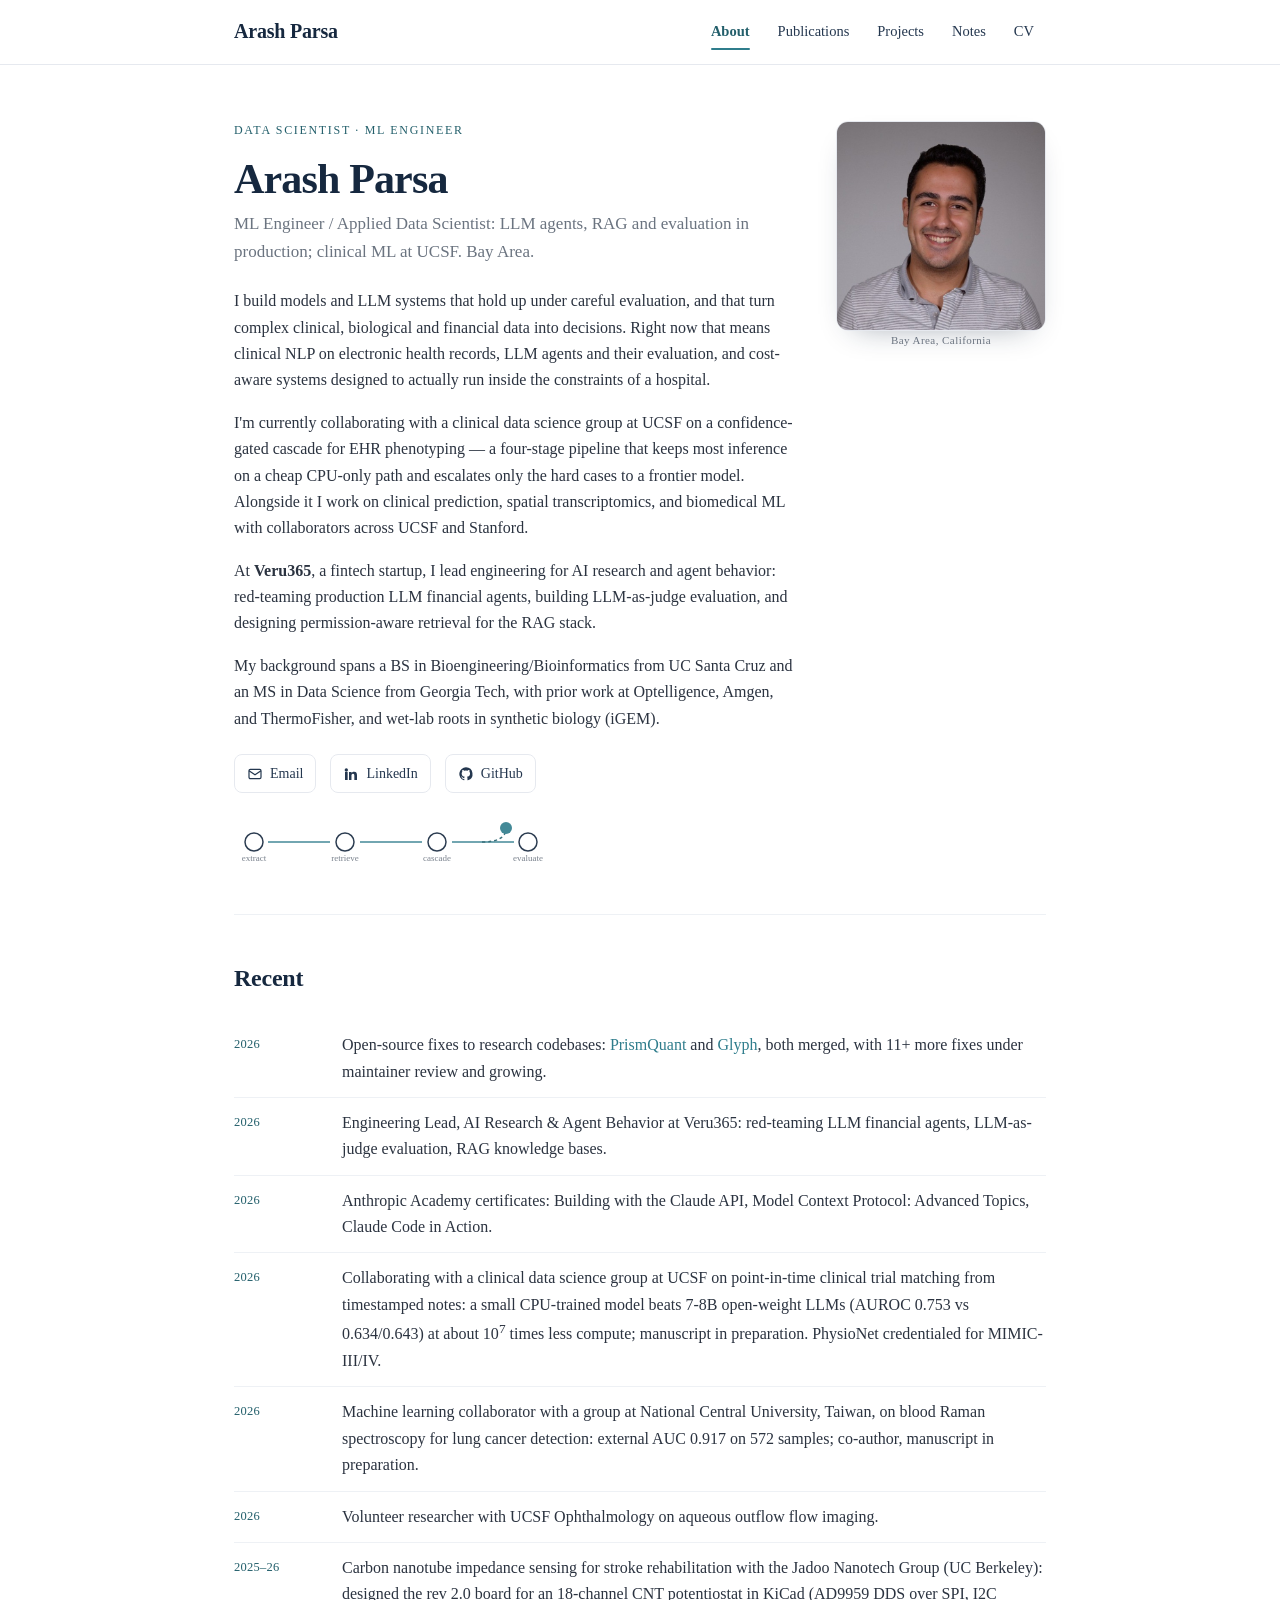
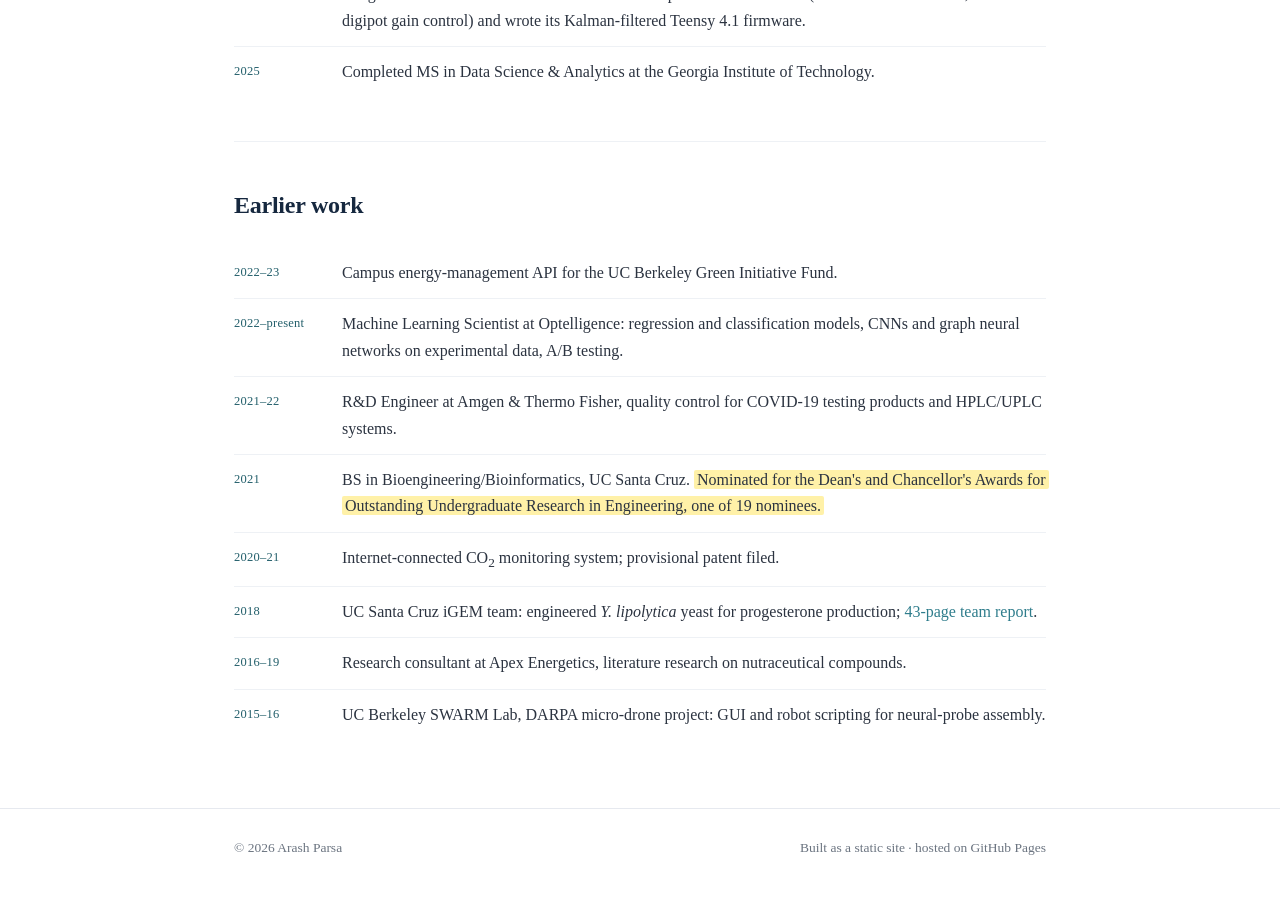
==== commit 4c772a1d: "Update website" ====
--- a/index.html
+++ b/index.html
@@ -107,7 +107,7 @@
     <ul class="highlights">
       <li>
         <span class="when">2026</span>
-        <span>Open-source fixes to research codebases: <a href="https://github.com/StanfordMIMI/Glyph/pull/2" target="_blank" rel="noopener">Glyph</a> (merged), with 12+ more fixes under maintainer review and growing.</span>
+        <span>Open-source fixes to research codebases: <a href="https://github.com/ForeverBlue816/PrismQuant/pull/6" target="_blank" rel="noopener">PrismQuant</a> and <a href="https://github.com/StanfordMIMI/Glyph/pull/2" target="_blank" rel="noopener">Glyph</a>, both merged, with 11+ more fixes under maintainer review and growing.</span>
       </li>
       <li>
         <span class="when">2026</span>
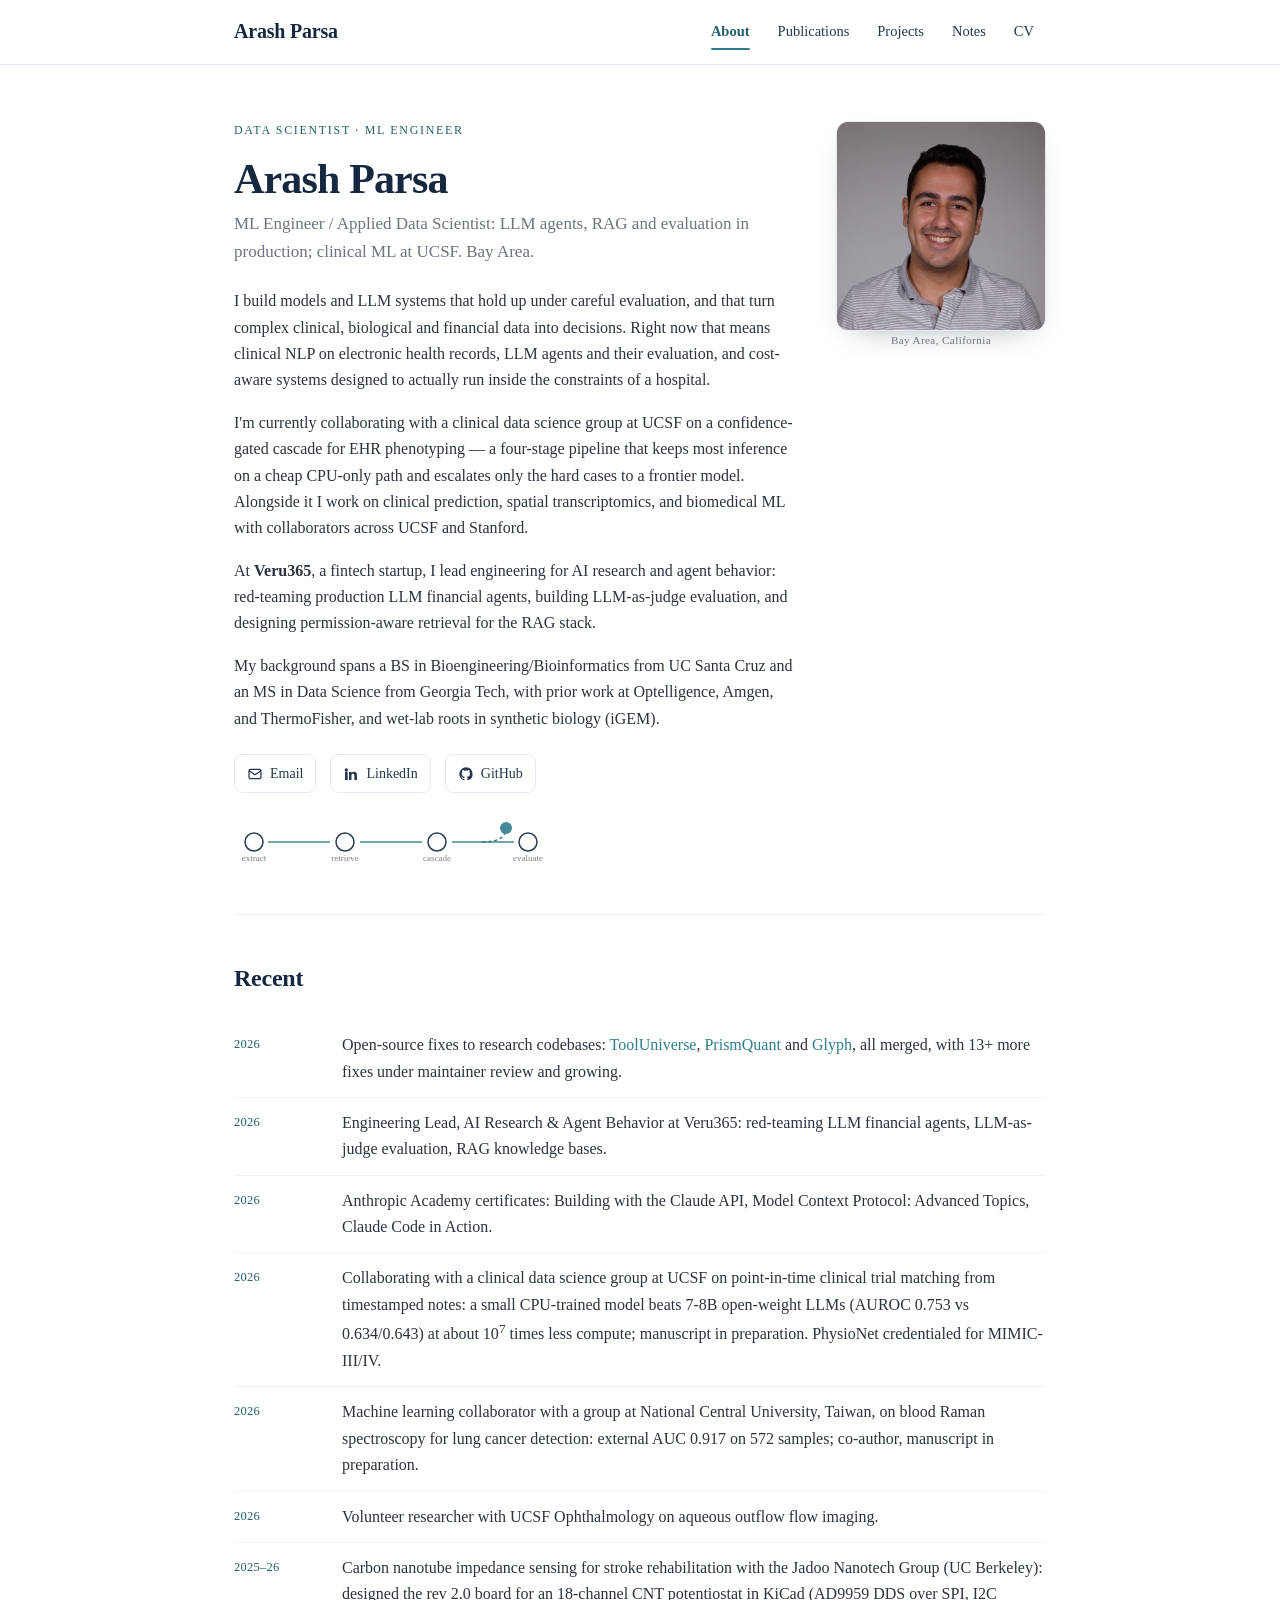
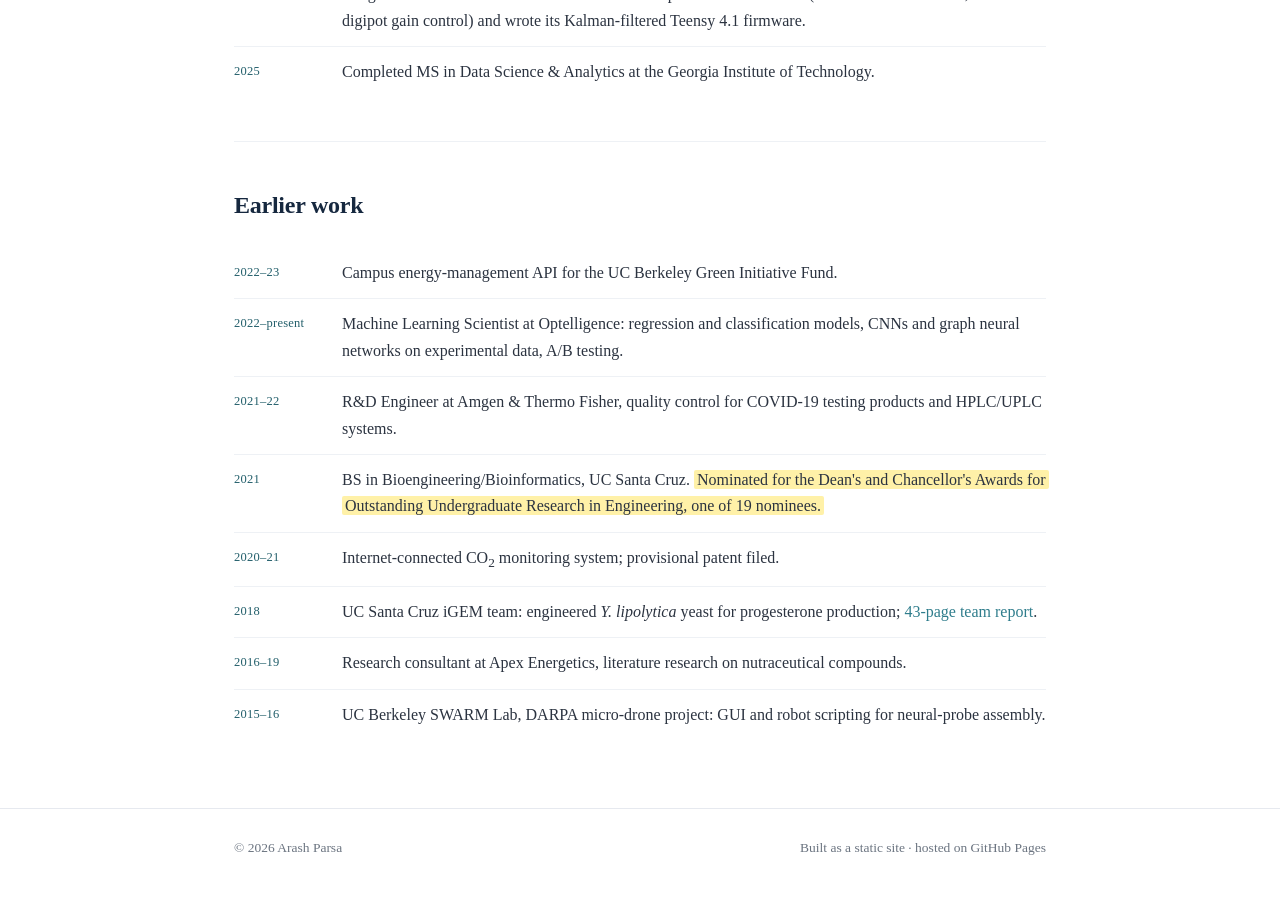
==== commit f8a925f4: "Update website" ====
--- a/index.html
+++ b/index.html
@@ -107,7 +107,7 @@
     <ul class="highlights">
       <li>
         <span class="when">2026</span>
-        <span>Open-source fixes to research codebases: <a href="https://github.com/ForeverBlue816/PrismQuant/pull/6" target="_blank" rel="noopener">PrismQuant</a> and <a href="https://github.com/StanfordMIMI/Glyph/pull/2" target="_blank" rel="noopener">Glyph</a>, both merged, with 11+ more fixes under maintainer review and growing.</span>
+        <span>Open-source fixes to research codebases: <a href="https://github.com/mims-harvard/ToolUniverse/pull/911" target="_blank" rel="noopener">ToolUniverse</a>, <a href="https://github.com/ForeverBlue816/PrismQuant/pull/6" target="_blank" rel="noopener">PrismQuant</a> and <a href="https://github.com/StanfordMIMI/Glyph/pull/2" target="_blank" rel="noopener">Glyph</a>, all merged, with 13+ more fixes under maintainer review and growing.</span>
       </li>
       <li>
         <span class="when">2026</span>
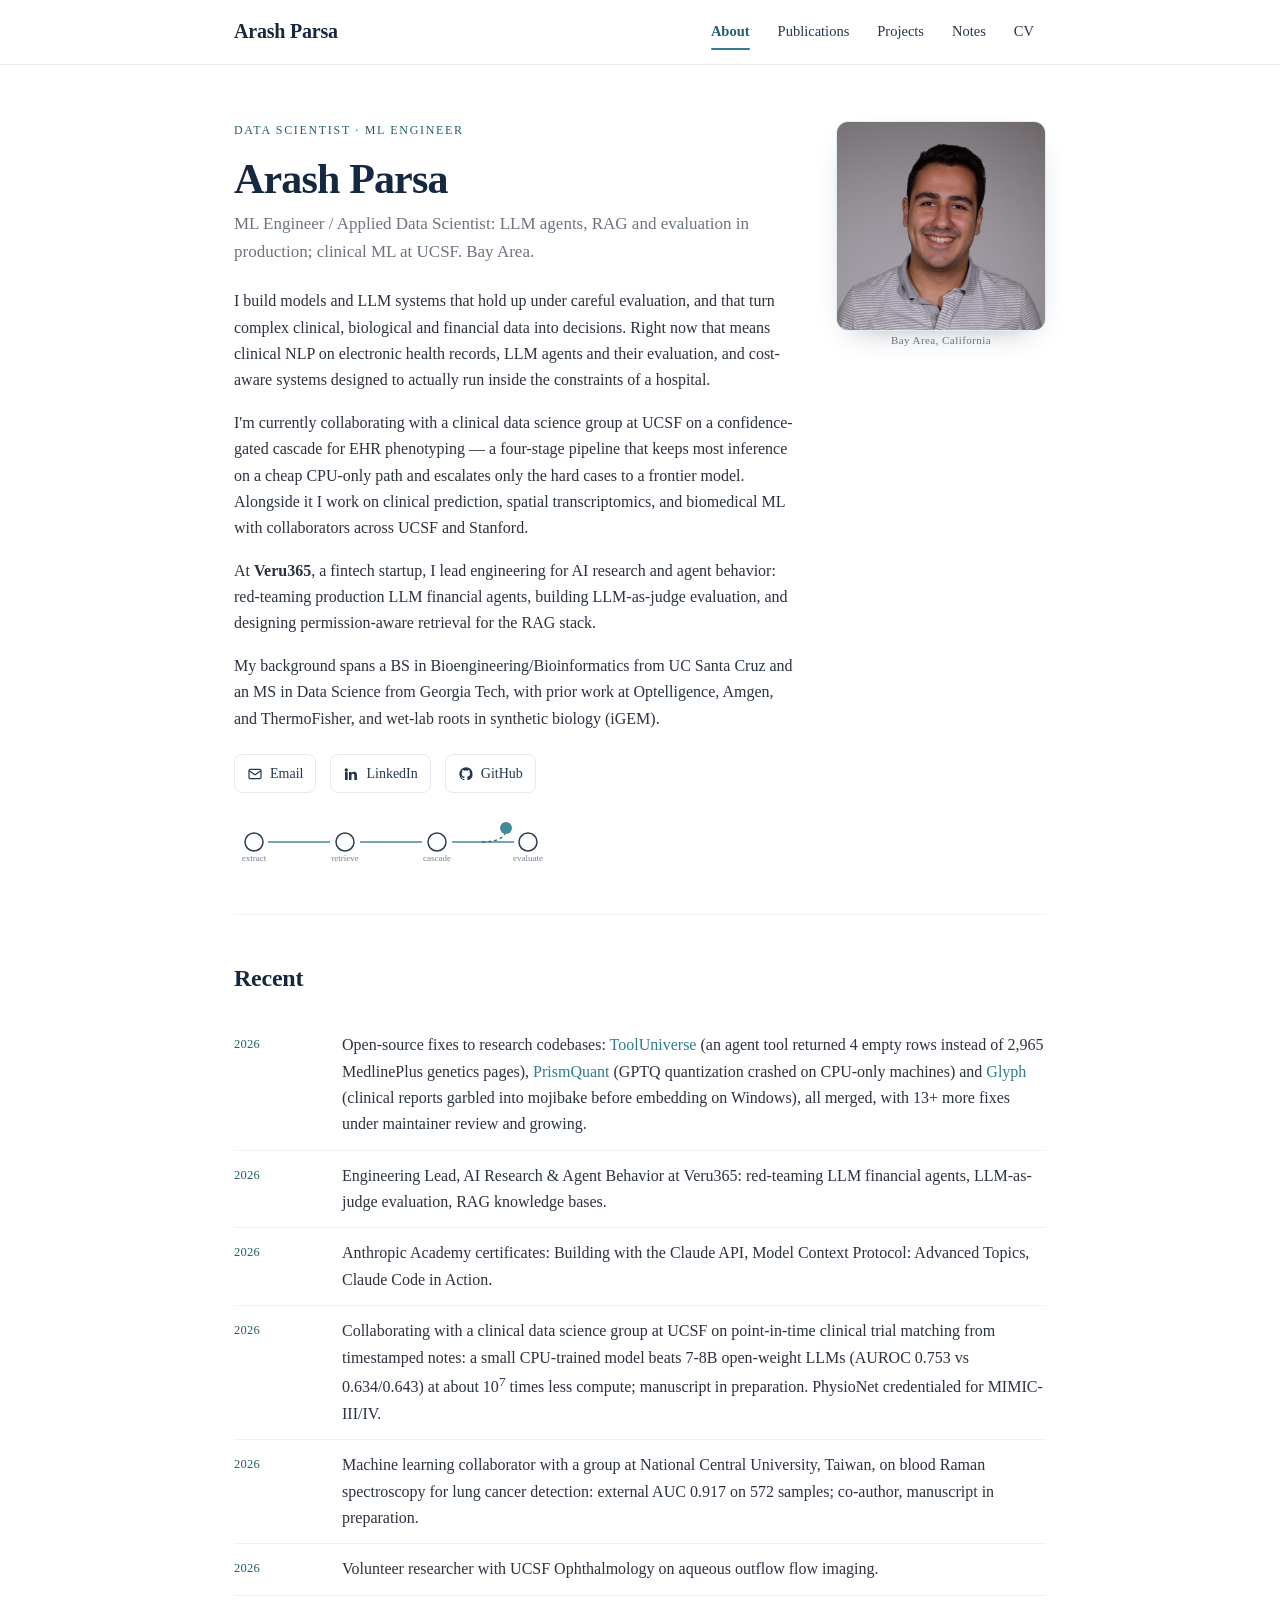
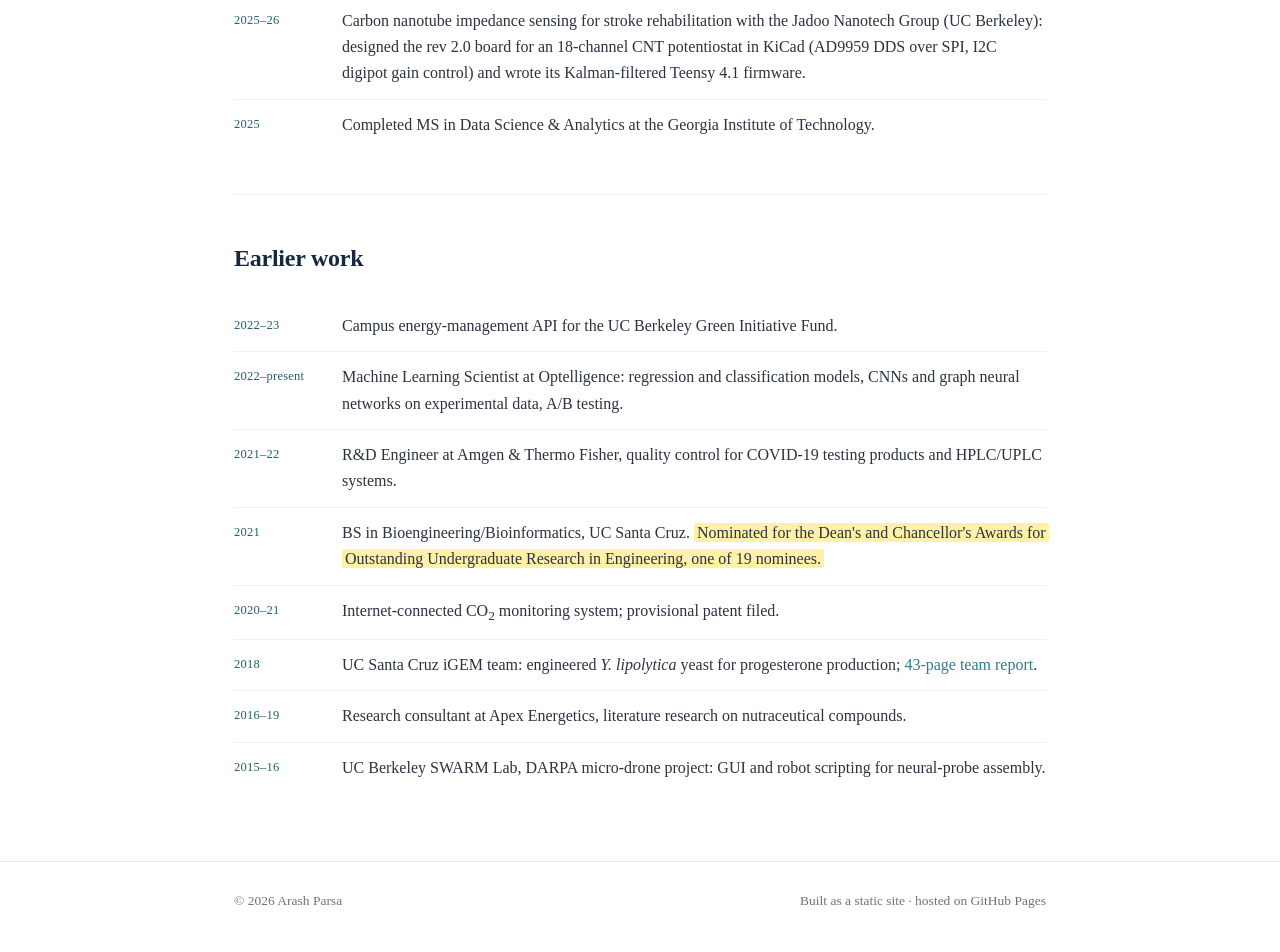
==== commit 0fb18cb2: "Update website" ====
--- a/index.html
+++ b/index.html
@@ -107,7 +107,7 @@
     <ul class="highlights">
       <li>
         <span class="when">2026</span>
-        <span>Open-source fixes to research codebases: <a href="https://github.com/mims-harvard/ToolUniverse/pull/911" target="_blank" rel="noopener">ToolUniverse</a>, <a href="https://github.com/ForeverBlue816/PrismQuant/pull/6" target="_blank" rel="noopener">PrismQuant</a> and <a href="https://github.com/StanfordMIMI/Glyph/pull/2" target="_blank" rel="noopener">Glyph</a>, all merged, with 13+ more fixes under maintainer review and growing.</span>
+        <span>Open-source fixes to research codebases: <a href="https://github.com/mims-harvard/ToolUniverse/pull/911" target="_blank" rel="noopener">ToolUniverse</a> (an agent tool returned 4 empty rows instead of 2,965 MedlinePlus genetics pages), <a href="https://github.com/ForeverBlue816/PrismQuant/pull/6" target="_blank" rel="noopener">PrismQuant</a> (GPTQ quantization crashed on CPU-only machines) and <a href="https://github.com/StanfordMIMI/Glyph/pull/2" target="_blank" rel="noopener">Glyph</a> (clinical reports garbled into mojibake before embedding on Windows), all merged, with 13+ more fixes under maintainer review and growing.</span>
       </li>
       <li>
         <span class="when">2026</span>
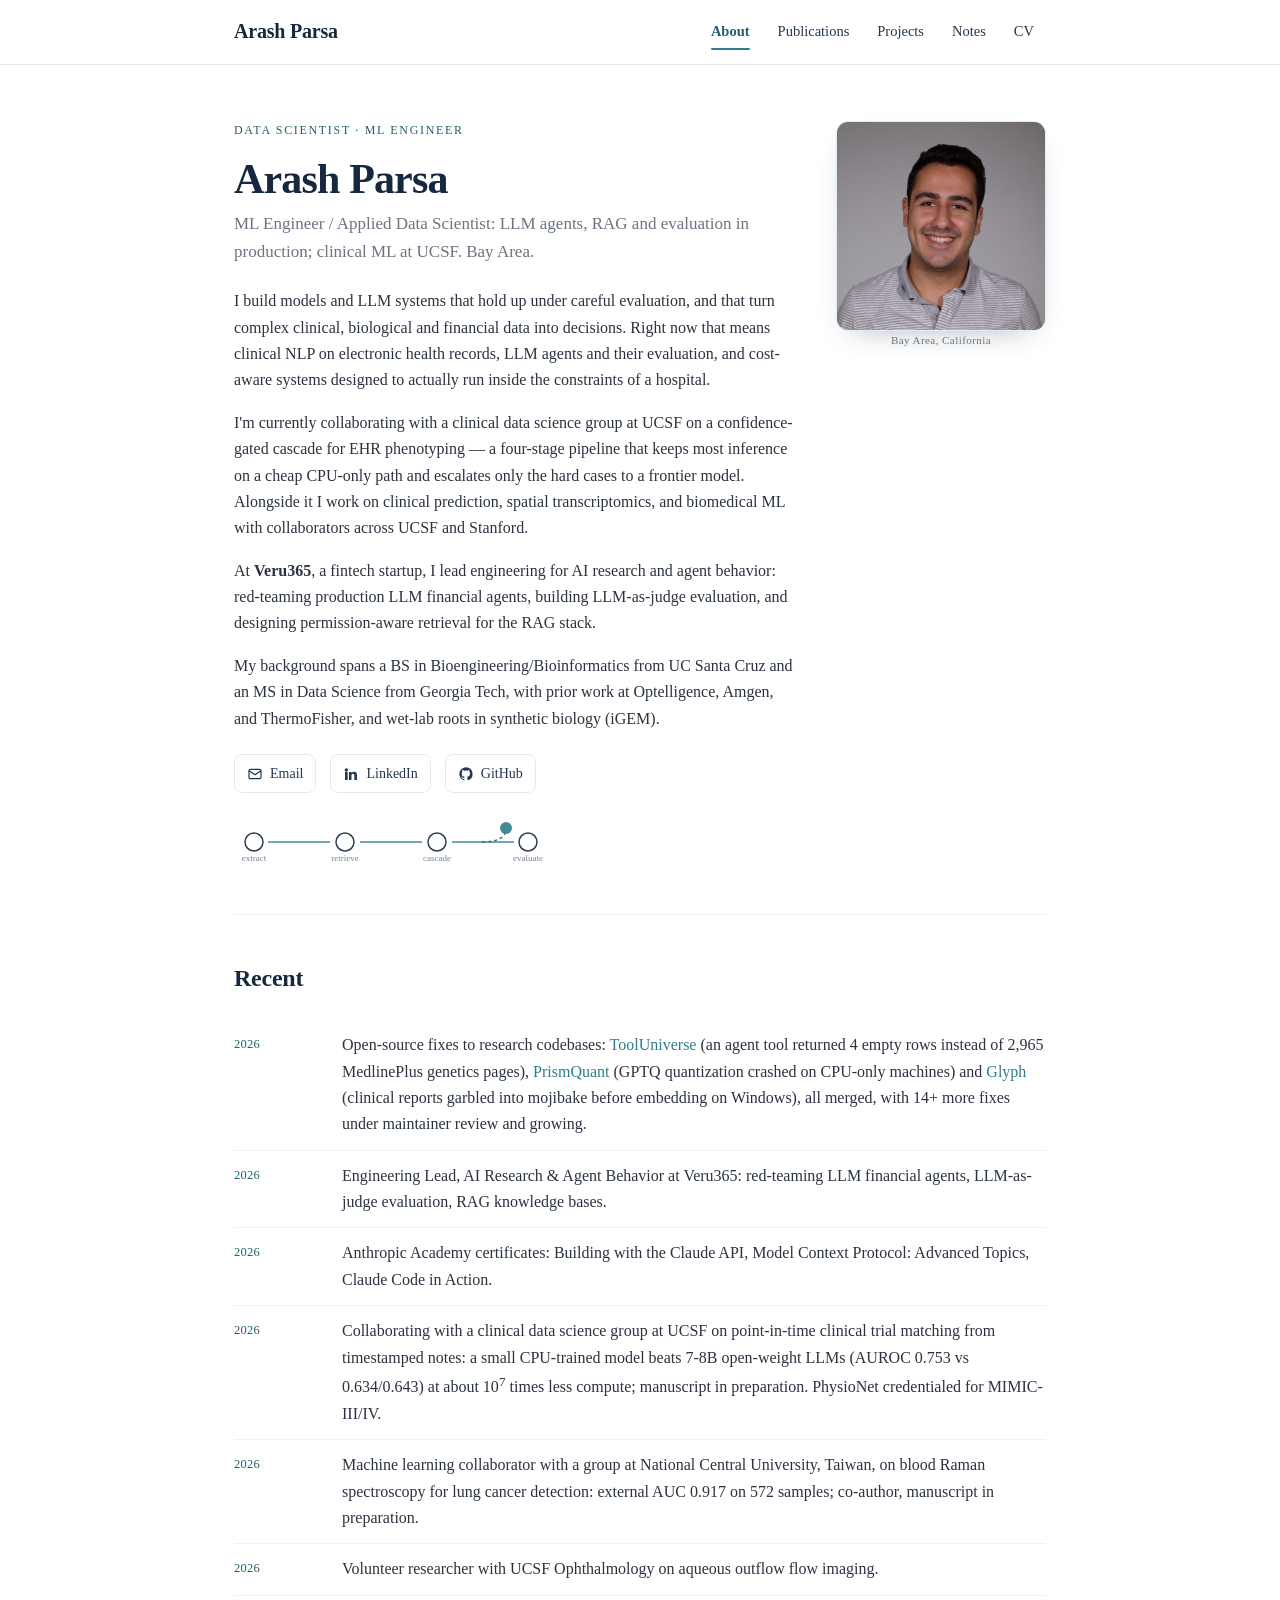
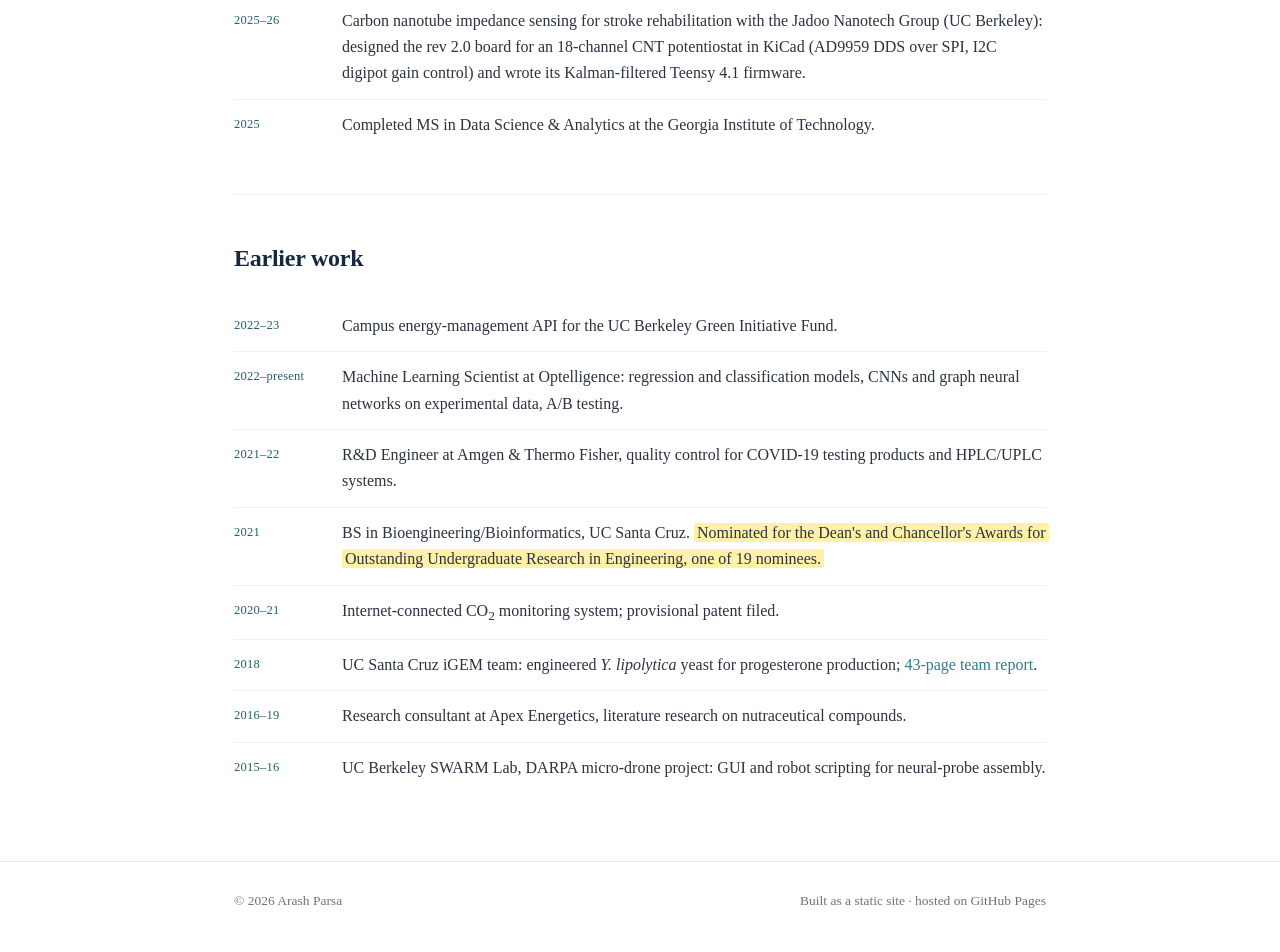
==== commit f258bc84: "Update website" ====
--- a/index.html
+++ b/index.html
@@ -107,7 +107,7 @@
     <ul class="highlights">
       <li>
         <span class="when">2026</span>
-        <span>Open-source fixes to research codebases: <a href="https://github.com/mims-harvard/ToolUniverse/pull/911" target="_blank" rel="noopener">ToolUniverse</a> (an agent tool returned 4 empty rows instead of 2,965 MedlinePlus genetics pages), <a href="https://github.com/ForeverBlue816/PrismQuant/pull/6" target="_blank" rel="noopener">PrismQuant</a> (GPTQ quantization crashed on CPU-only machines) and <a href="https://github.com/StanfordMIMI/Glyph/pull/2" target="_blank" rel="noopener">Glyph</a> (clinical reports garbled into mojibake before embedding on Windows), all merged, with 13+ more fixes under maintainer review and growing.</span>
+        <span>Open-source fixes to research codebases: <a href="https://github.com/mims-harvard/ToolUniverse/pull/911" target="_blank" rel="noopener">ToolUniverse</a> (an agent tool returned 4 empty rows instead of 2,965 MedlinePlus genetics pages), <a href="https://github.com/ForeverBlue816/PrismQuant/pull/6" target="_blank" rel="noopener">PrismQuant</a> (GPTQ quantization crashed on CPU-only machines) and <a href="https://github.com/StanfordMIMI/Glyph/pull/2" target="_blank" rel="noopener">Glyph</a> (clinical reports garbled into mojibake before embedding on Windows), all merged, with 14+ more fixes under maintainer review and growing.</span>
       </li>
       <li>
         <span class="when">2026</span>
